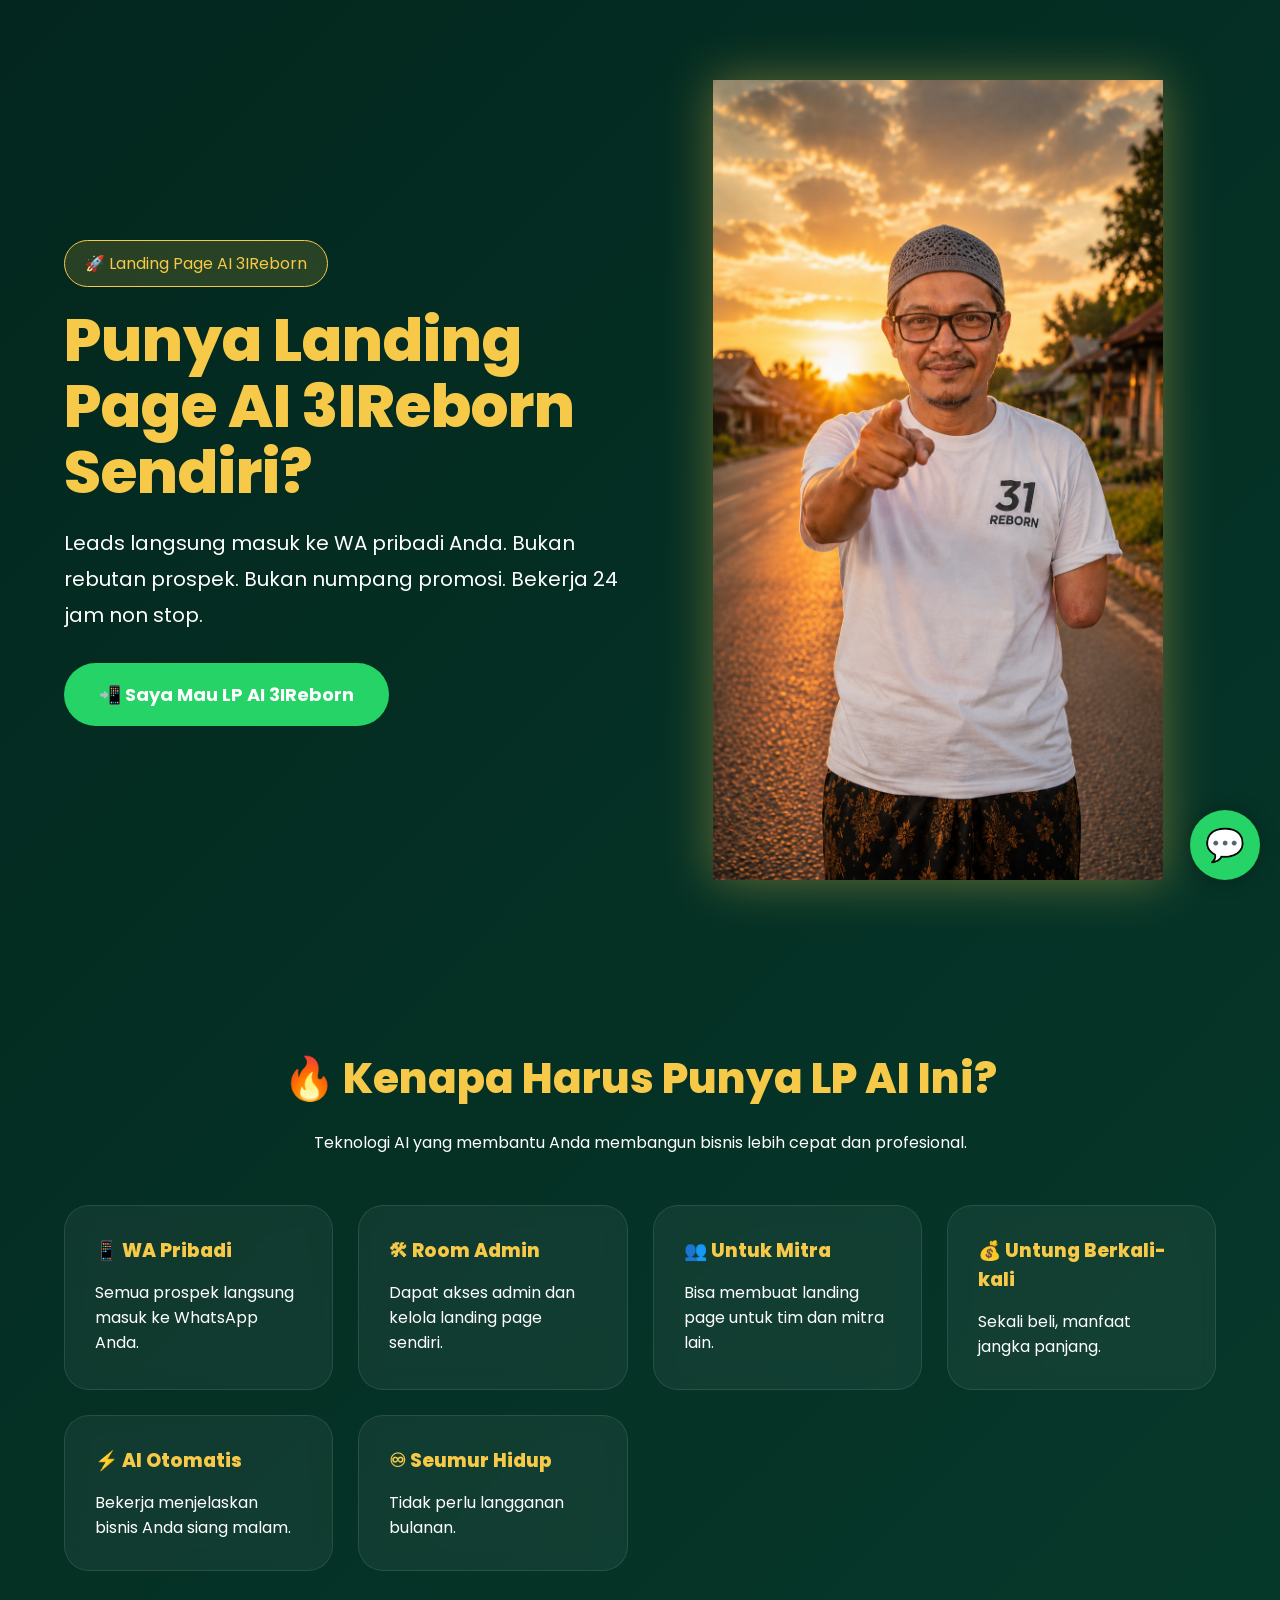
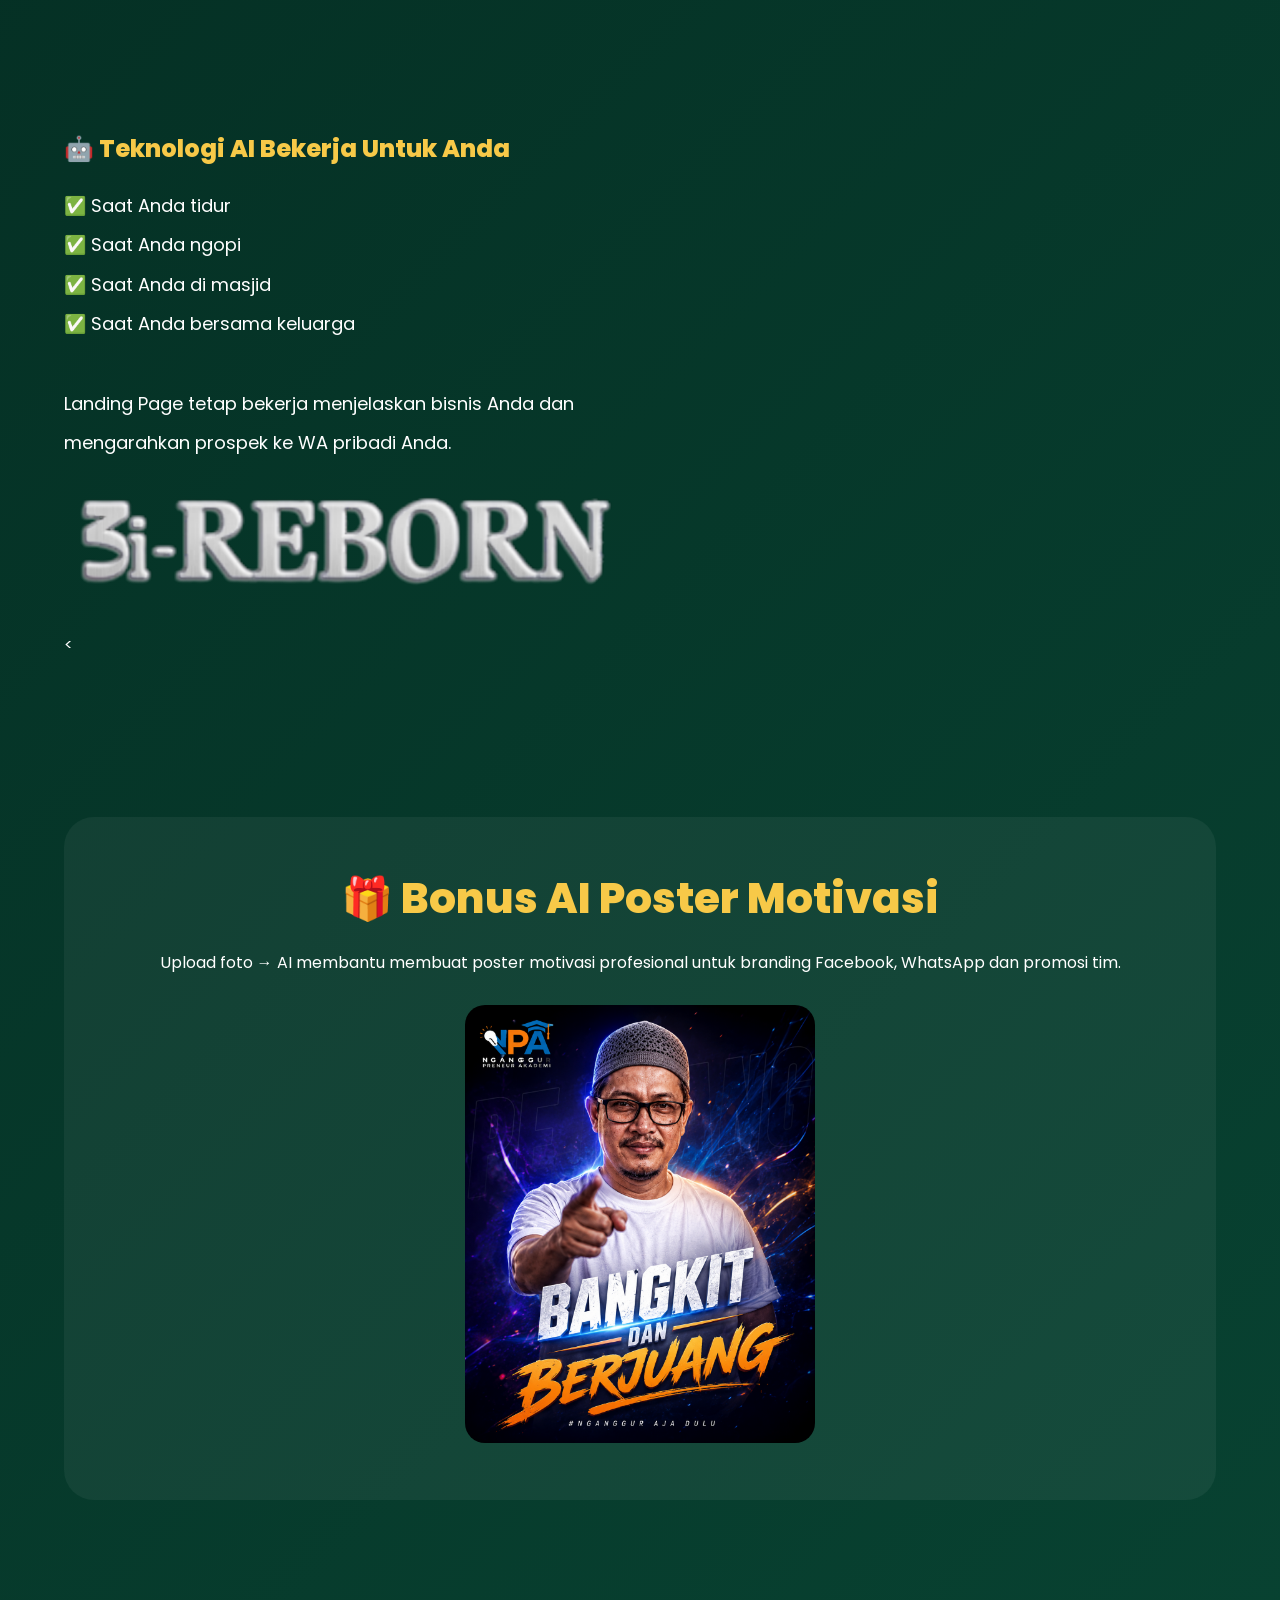
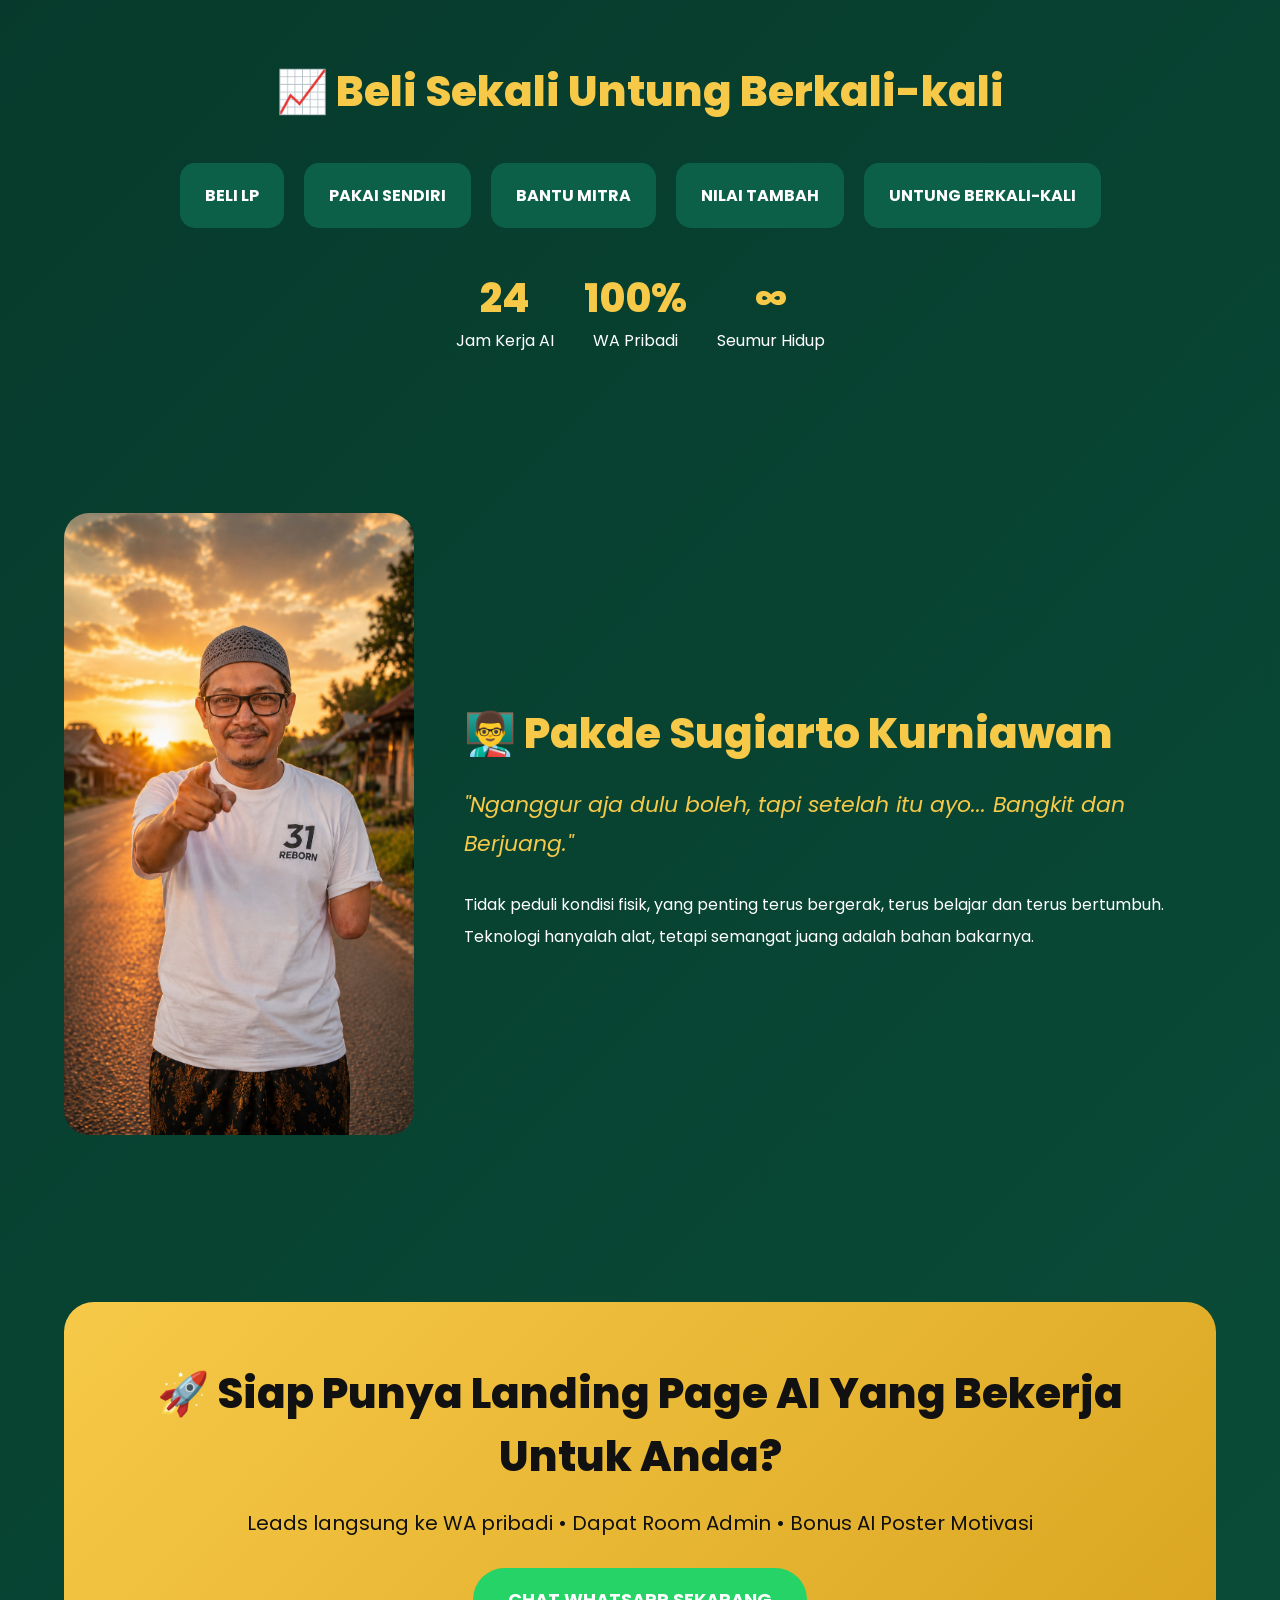
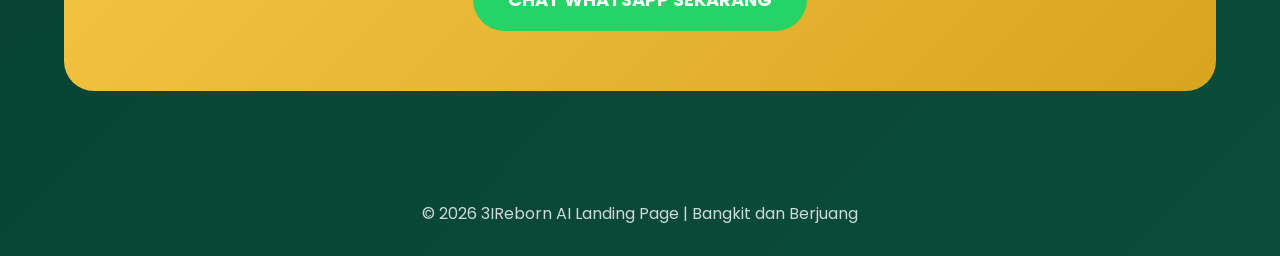
==== index.html @ 7ac28e0f "Update index.html" ====
<!DOCTYPE html><html lang="id">
<head>
<meta charset="UTF-8">
<meta name="viewport" content="width=device-width, initial-scale=1.0"><title>Landing Page AI 3IReborn | Pakde Sugiarto</title><link href="https://fonts.googleapis.com/css2?family=Poppins:wght@300;400;500;600;700;800&display=swap" rel="stylesheet"><style>

:root{
--gold:#f7c948;
--green:#053b2d;
--green2:#0b5d45;
--white:#ffffff;
}

*{
margin:0;
padding:0;
box-sizing:border-box;
font-family:'Poppins',sans-serif;
}

html{
scroll-behavior:smooth;
}

body{
background:linear-gradient(135deg,#03271e,#0a4d39);
color:white;
overflow-x:hidden;
}

.container{
width:90%;
max-width:1200px;
margin:auto;
}

section{
padding:80px 0;
}

h1,h2,h3{
font-weight:800;
}

.hero{
min-height:100vh;
display:flex;
align-items:center;
}

.hero-content{
display:grid;
grid-template-columns:1fr 1fr;
gap:40px;
align-items:center;
}

.badge{
display:inline-block;
background:rgba(247,201,72,.15);
border:1px solid var(--gold);
padding:10px 20px;
border-radius:50px;
color:var(--gold);
margin-bottom:20px;
}

.hero h1{
font-size:60px;
line-height:1.1;
color:var(--gold);
margin-bottom:20px;
}

.hero p{
font-size:20px;
line-height:1.8;
}

.hero-img{
text-align:center;
}

.hero-img img{
max-width:450px;
width:100%;
filter:drop-shadow(0 0 25px rgba(247,201,72,.4));
}

.btn{
display:inline-block;
margin-top:30px;
padding:18px 35px;
background:#25D366;
color:white;
text-decoration:none;
border-radius:60px;
font-weight:700;
font-size:18px;
transition:.3s;
}

.btn:hover{
transform:translateY(-4px);
}

.section-title{
text-align:center;
font-size:42px;
margin-bottom:20px;
color:var(--gold);
}

.section-sub{
text-align:center;
max-width:800px;
margin:auto;
margin-bottom:50px;
}

.grid{
display:grid;
grid-template-columns:repeat(auto-fit,minmax(250px,1fr));
gap:25px;
}

.card{
background:rgba(255,255,255,.05);
backdrop-filter:blur(10px);
padding:30px;
border-radius:25px;
border:1px solid rgba(255,255,255,.1);
transition:.3s;
}

.card:hover{
transform:translateY(-8px);
}

.card h3{
margin-bottom:15px;
color:var(--gold);
}

.ai-box{
display:grid;
grid-template-columns:1fr 1fr;
gap:40px;
align-items:center;
}

.ai-image img{
width:100%;
border-radius:25px;
}

.list{
line-height:2.2;
font-size:18px;
}

.bonus{
background:rgba(255,255,255,.05);
border-radius:30px;
padding:50px;
text-align:center;
}

.bonus img{
max-width:350px;
width:100%;
border-radius:20px;
margin-top:30px;
}

.flow{
display:flex;
justify-content:center;
flex-wrap:wrap;
gap:20px;
margin-top:40px;
}

.flow-box{
background:#0d6048;
padding:20px 25px;
border-radius:15px;
font-weight:700;
}

.profile{
display:grid;
grid-template-columns:350px 1fr;
gap:50px;
align-items:center;
}

.profile img{
width:100%;
border-radius:25px;
}

.quote{
font-size:22px;
font-style:italic;
color:var(--gold);
line-height:1.8;
}

.cta{
text-align:center;
background:linear-gradient(135deg,#f7c948,#d9a520);
color:#111;
border-radius:30px;
padding:60px;
}

.cta h2{
font-size:42px;
margin-bottom:20px;
}

.cta p{
font-size:20px;
}

.footer{
padding:30px;
text-align:center;
opacity:.8;
}

.floating-wa{
position:fixed;
right:20px;
bottom:20px;
width:70px;
height:70px;
background:#25D366;
border-radius:50%;
display:flex;
justify-content:center;
align-items:center;
font-size:32px;
text-decoration:none;
color:white;
box-shadow:0 0 20px rgba(0,0,0,.3);
z-index:999;
}

.counter{
display:flex;
justify-content:center;
gap:30px;
margin-top:40px;
}

.counter-box{
text-align:center;
}

.counter-box h3{
font-size:40px;
color:var(--gold);
}

@media(max-width:900px){

.hero-content,
.ai-box,
.profile{
grid-template-columns:1fr;
}

.hero{
padding-top:50px;
}

.hero h1{
font-size:42px;
}

.section-title{
font-size:32px;
}

.cta h2{
font-size:30px;
}

}

</style></head><body><a class="floating-wa"
href="https://wa.me/6282240001731"
target="_blank">
💬
</a>

<section class="hero">
<div class="container"><div class="hero-content"><div><div class="badge">
🚀 Landing Page AI 3IReborn
</div><h1>
Punya Landing Page AI
3IReborn Sendiri?
</h1><p>
Leads langsung masuk ke WA pribadi Anda.
Bukan rebutan prospek.
Bukan numpang promosi.
Bekerja 24 jam non stop.
</p><a href="https://wa.me/6282240001731" class="btn">
📲 Saya Mau LP AI 3IReborn
</a></div><div class="hero-img">
<img src="pakde.png" alt="Pakde Sugiarto">
</div></div></div>
</section><section><div class="container"><h2 class="section-title">
🔥 Kenapa Harus Punya LP AI Ini?
</h2><p class="section-sub">
Teknologi AI yang membantu Anda membangun bisnis lebih cepat dan profesional.
</p><div class="grid"><div class="card">
<h3>📱 WA Pribadi</h3>
<p>Semua prospek langsung masuk ke WhatsApp Anda.</p>
</div><div class="card">
<h3>🛠 Room Admin</h3>
<p>Dapat akses admin dan kelola landing page sendiri.</p>
</div><div class="card">
<h3>👥 Untuk Mitra</h3>
<p>Bisa membuat landing page untuk tim dan mitra lain.</p>
</div><div class="card">
<h3>💰 Untung Berkali-kali</h3>
<p>Sekali beli, manfaat jangka panjang.</p>
</div><div class="card">
<h3>⚡ AI Otomatis</h3>
<p>Bekerja menjelaskan bisnis Anda siang malam.</p>
</div><div class="card">
<h3>♾ Seumur Hidup</h3>
<p>Tidak perlu langganan bulanan.</p>
</div></div></div></section><section><div class="container"><div class="ai-box"><div><h2 style="color:#f7c948;margin-bottom:20px;">
🤖 Teknologi AI Bekerja Untuk Anda
</h2><div class="list">
✅ Saat Anda tidur<br>
✅ Saat Anda ngopi<br>
✅ Saat Anda di masjid<br>
✅ Saat Anda bersama keluarga<br><br>Landing Page tetap bekerja menjelaskan bisnis Anda dan mengarahkan prospek ke WA pribadi Anda.

<div class="ai-image">
<img src="logo.png" alt="Logo 3IReborn"
</div>
</div></div><</section><section><div class="container"><div class="bonus"><h2 class="section-title">
🎁 Bonus AI Poster Motivasi
</h2><p>
Upload foto → AI membantu membuat poster motivasi profesional untuk branding Facebook, WhatsApp dan promosi tim.
</p><img src="bangkit-berjuang.png"></section><section><div class="container"><h2 class="section-title">
📈 Beli Sekali Untung Berkali-kali
</h2><div class="flow"><div class="flow-box">BELI LP</div>
<div class="flow-box">PAKAI SENDIRI</div>
<div class="flow-box">BANTU MITRA</div>
<div class="flow-box">NILAI TAMBAH</div>
<div class="flow-box">UNTUNG BERKALI-KALI</div></div><div class="counter"><div class="counter-box">
<h3>24</h3>
<p>Jam Kerja AI</p>
</div><div class="counter-box">
<h3>100%</h3>
<p>WA Pribadi</p>
</div><div class="counter-box">
<h3>∞</h3>
<p>Seumur Hidup</p>
</div></div></div></section><section><div class="container"><div class="profile"><div>
<img src="pakde.png">
</div><div><h2 class="section-title" style="text-align:left;">
👨‍🏫 Pakde Sugiarto Kurniawan
</h2><p class="quote">
"Nganggur aja dulu boleh,
tapi setelah itu ayo...
Bangkit dan Berjuang."
</p><br><p style="line-height:2;">
Tidak peduli kondisi fisik, yang penting terus bergerak,
terus belajar dan terus bertumbuh.
Teknologi hanyalah alat,
tetapi semangat juang adalah bahan bakarnya.
</p></div></div></div></section><section><div class="container"><div class="cta"><h2>
🚀 Siap Punya Landing Page AI Yang Bekerja Untuk Anda?
</h2><p>
Leads langsung ke WA pribadi • Dapat Room Admin • Bonus AI Poster Motivasi
</p><a  href="https://wa.me/6282240001731?text=Halo%20Pakde%20🙏%0A%0ASaya%20tertarik%20memiliki%20Landing%20Page%20AI%203IReborn.%0A%0AMohon%20info%20lengkapnya." class="btn">
CHAT WHATSAPP SEKARANG
</a></div></div></section><div class="footer">
© 2026 3IReborn AI Landing Page | Bangkit dan Berjuang
</div></body>
</html>
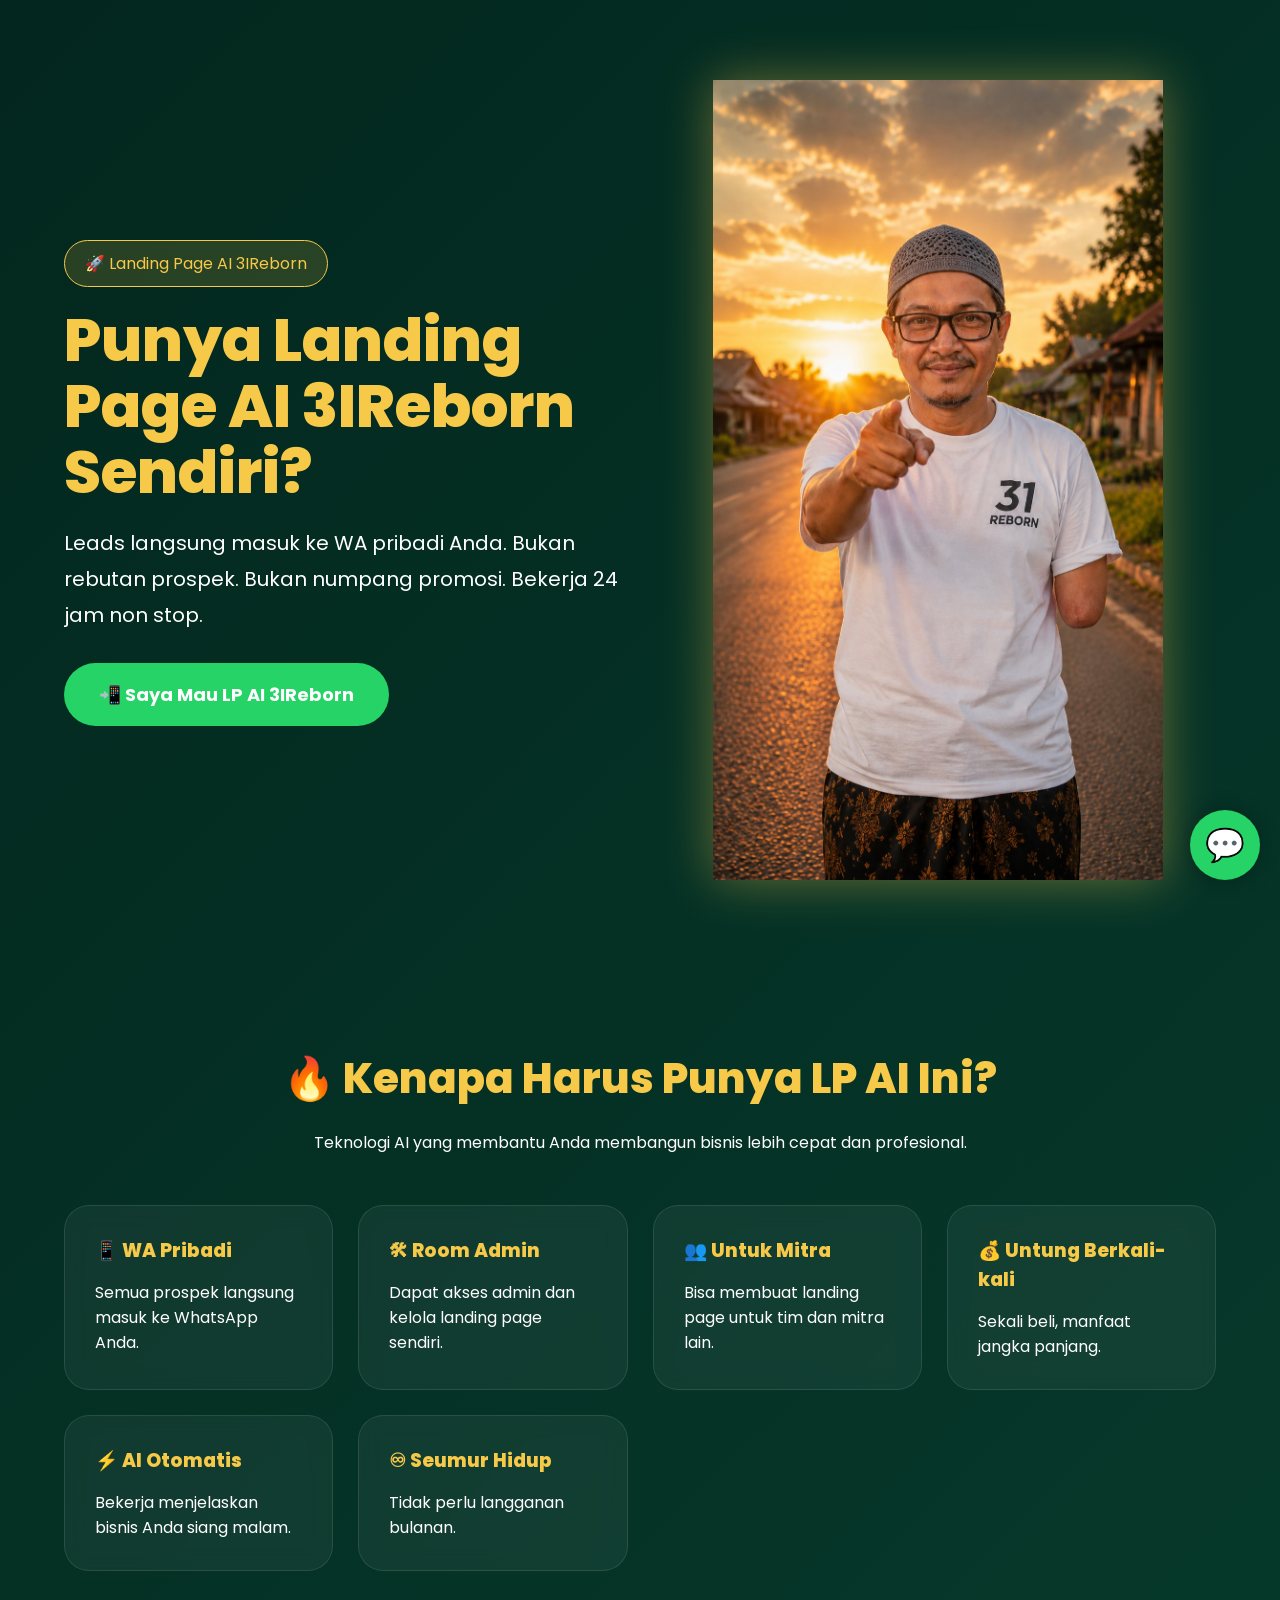
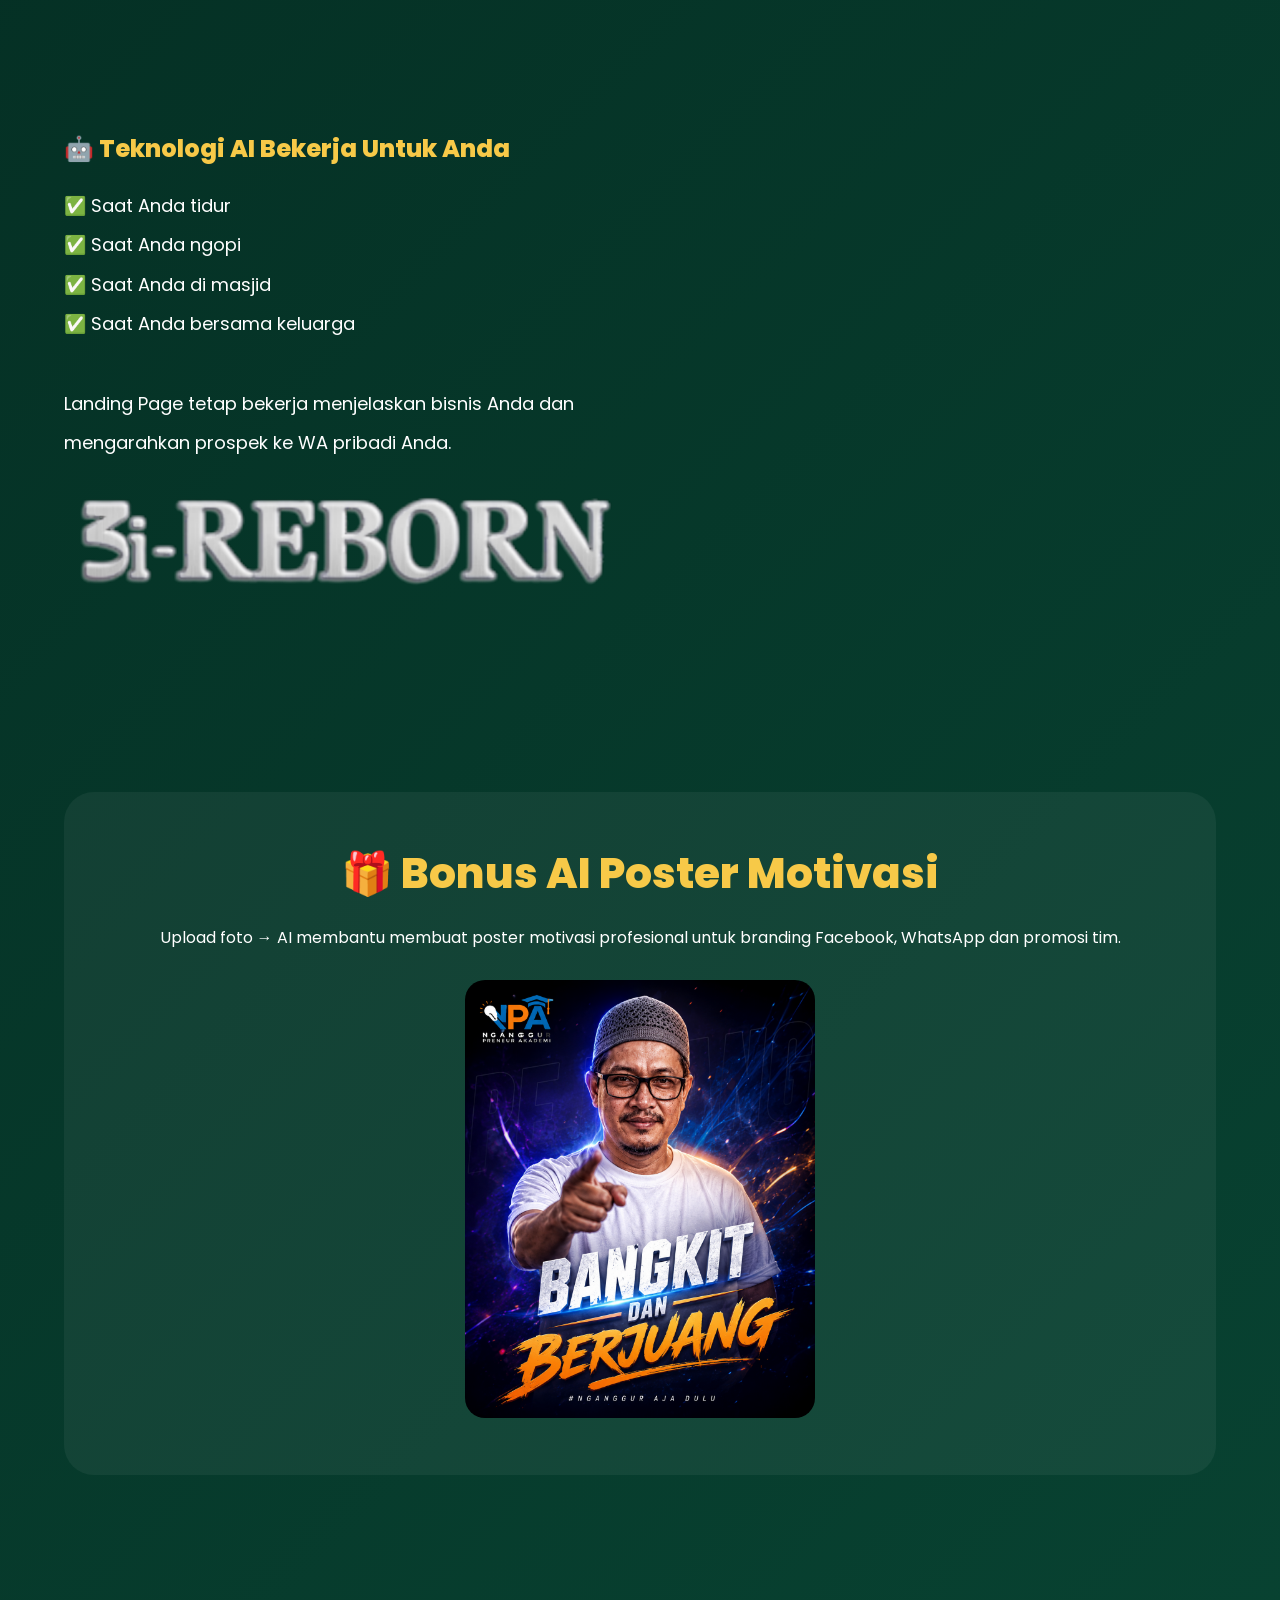
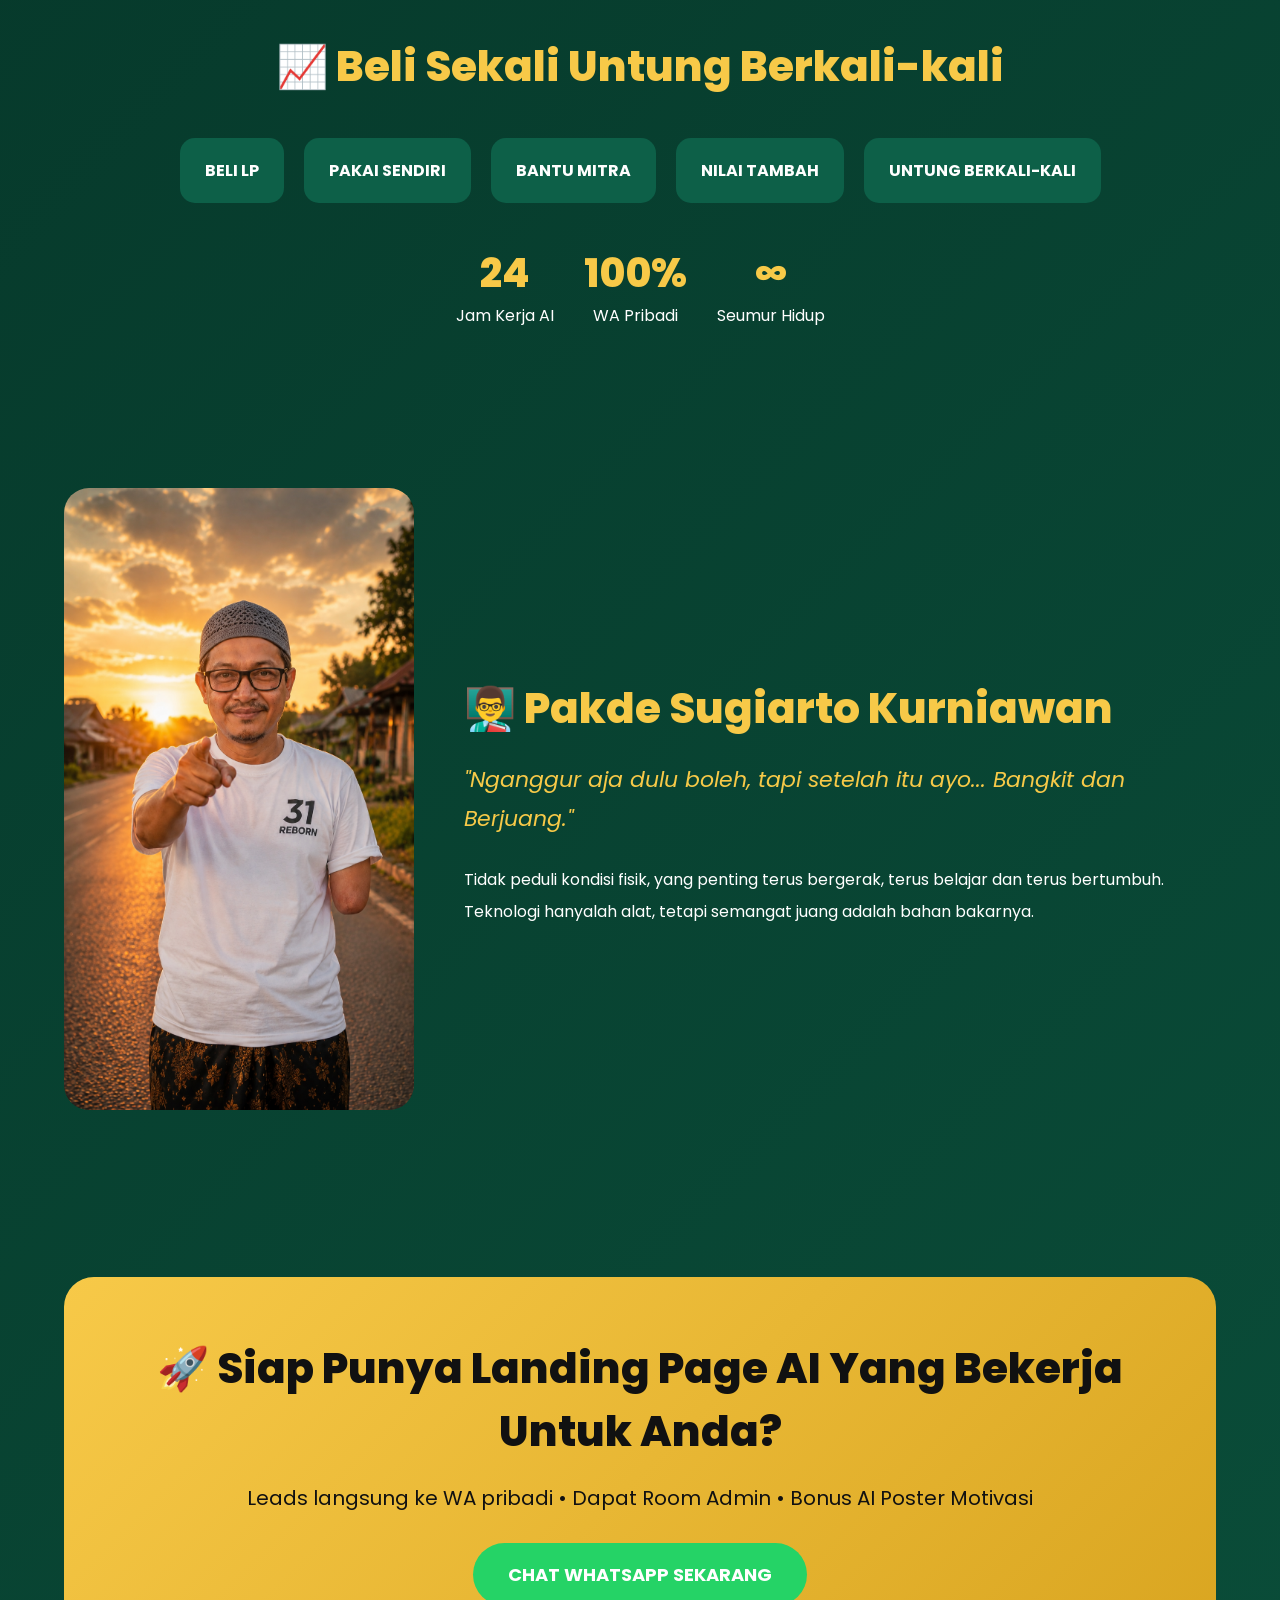
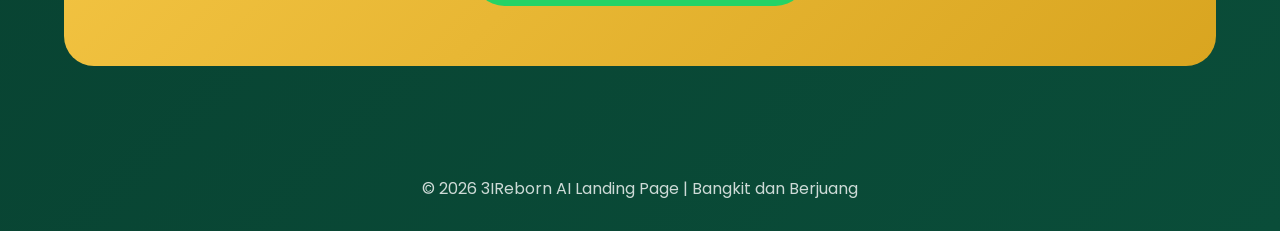
==== commit ddb5bcd3: "Update index.html" ====
--- a/index.html
+++ b/index.html
@@ -344,7 +344,7 @@
 <div class="ai-image">
 <img src="logo.png" alt="Logo 3IReborn"
 </div>
-</div></div><</section><section><div class="container"><div class="bonus"><h2 class="section-title">
+</div></div></section><section><div class="container"><div class="bonus"><h2 class="section-title">
 🎁 Bonus AI Poster Motivasi
 </h2><p>
 Upload foto → AI membantu membuat poster motivasi profesional untuk branding Facebook, WhatsApp dan promosi tim.
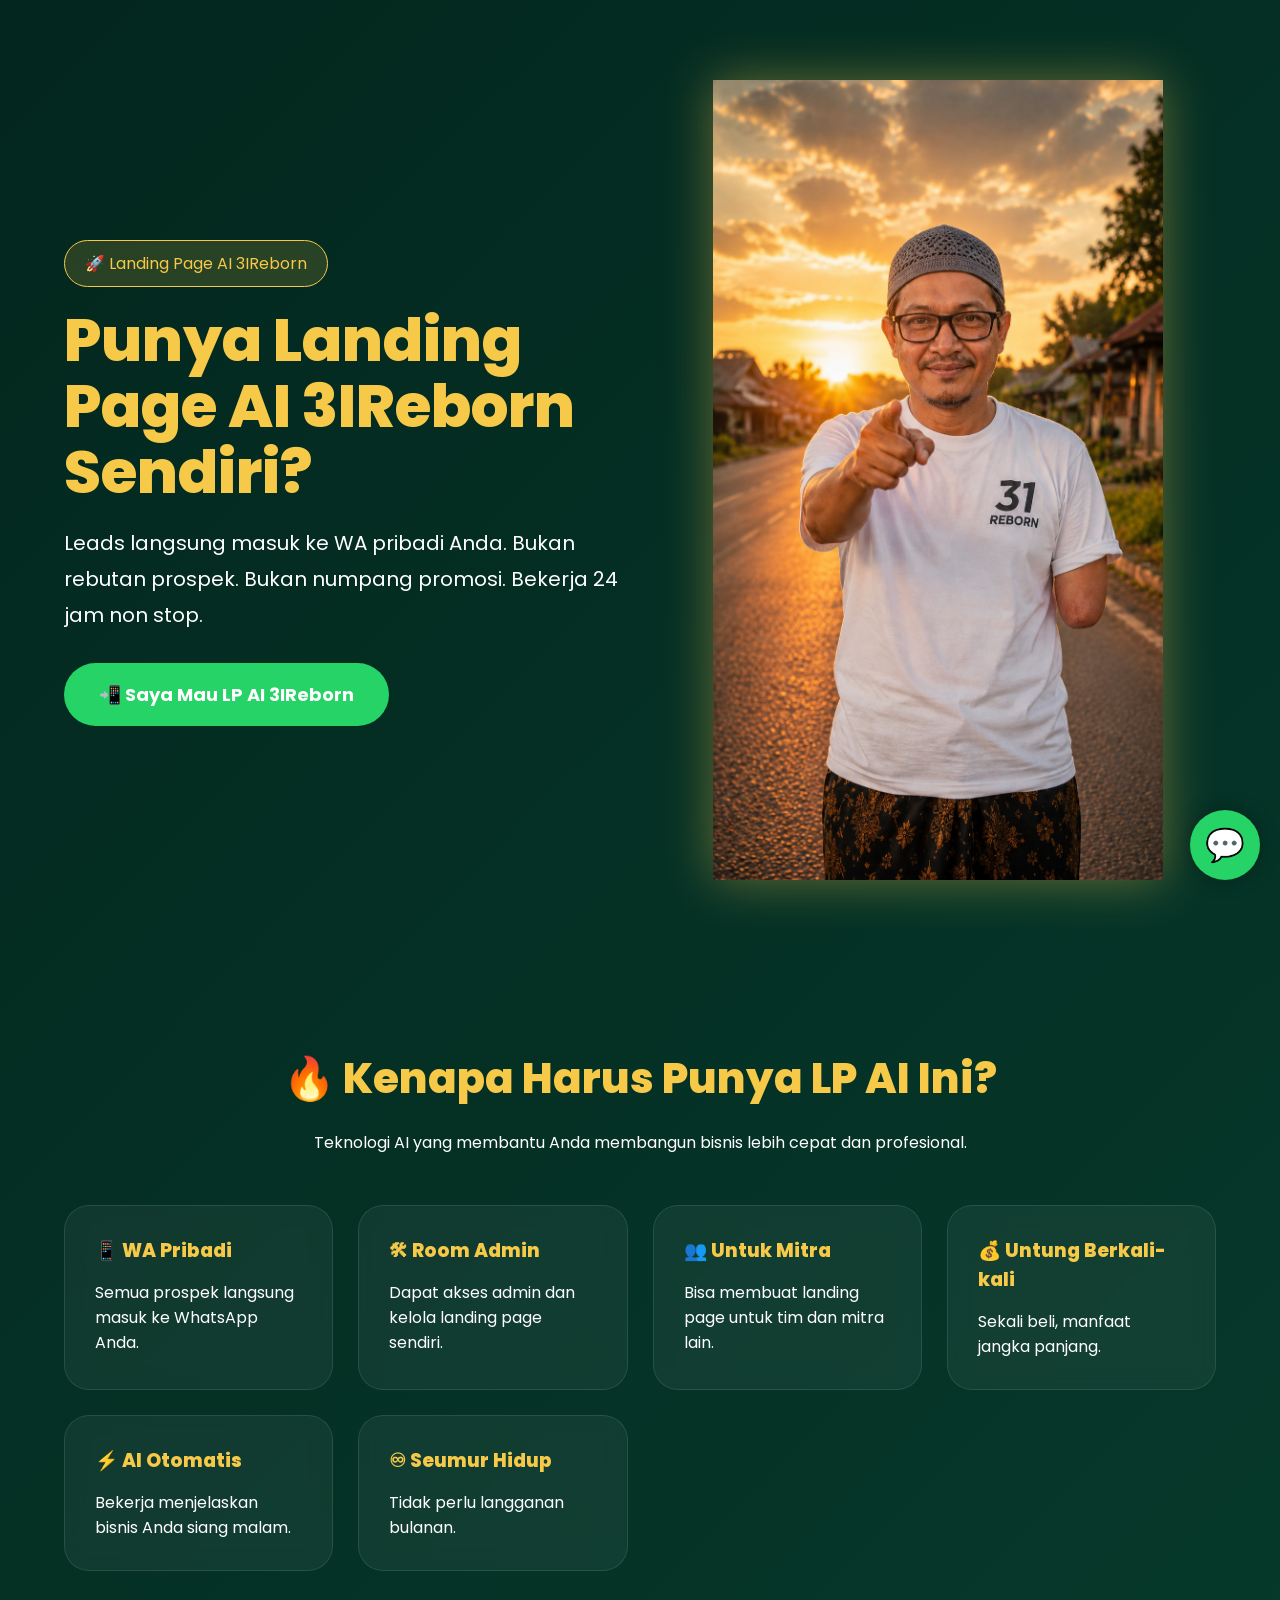
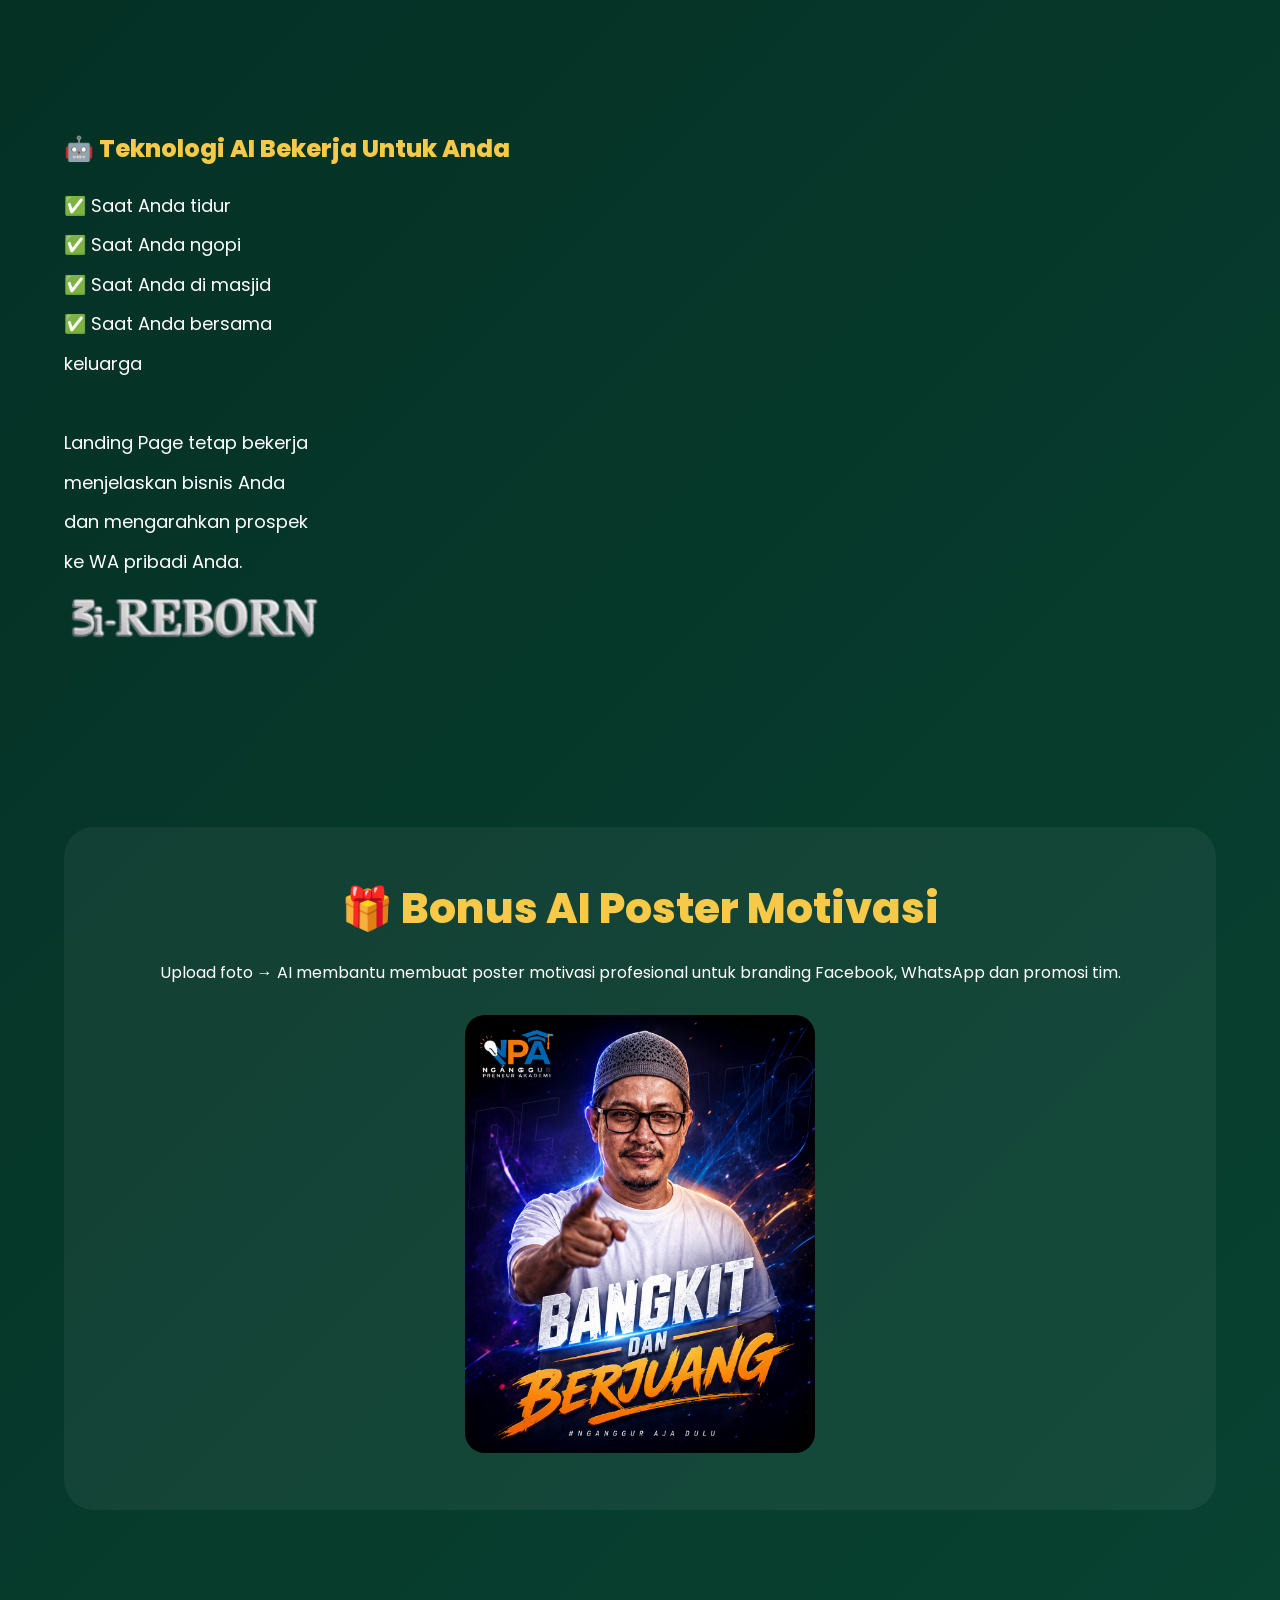
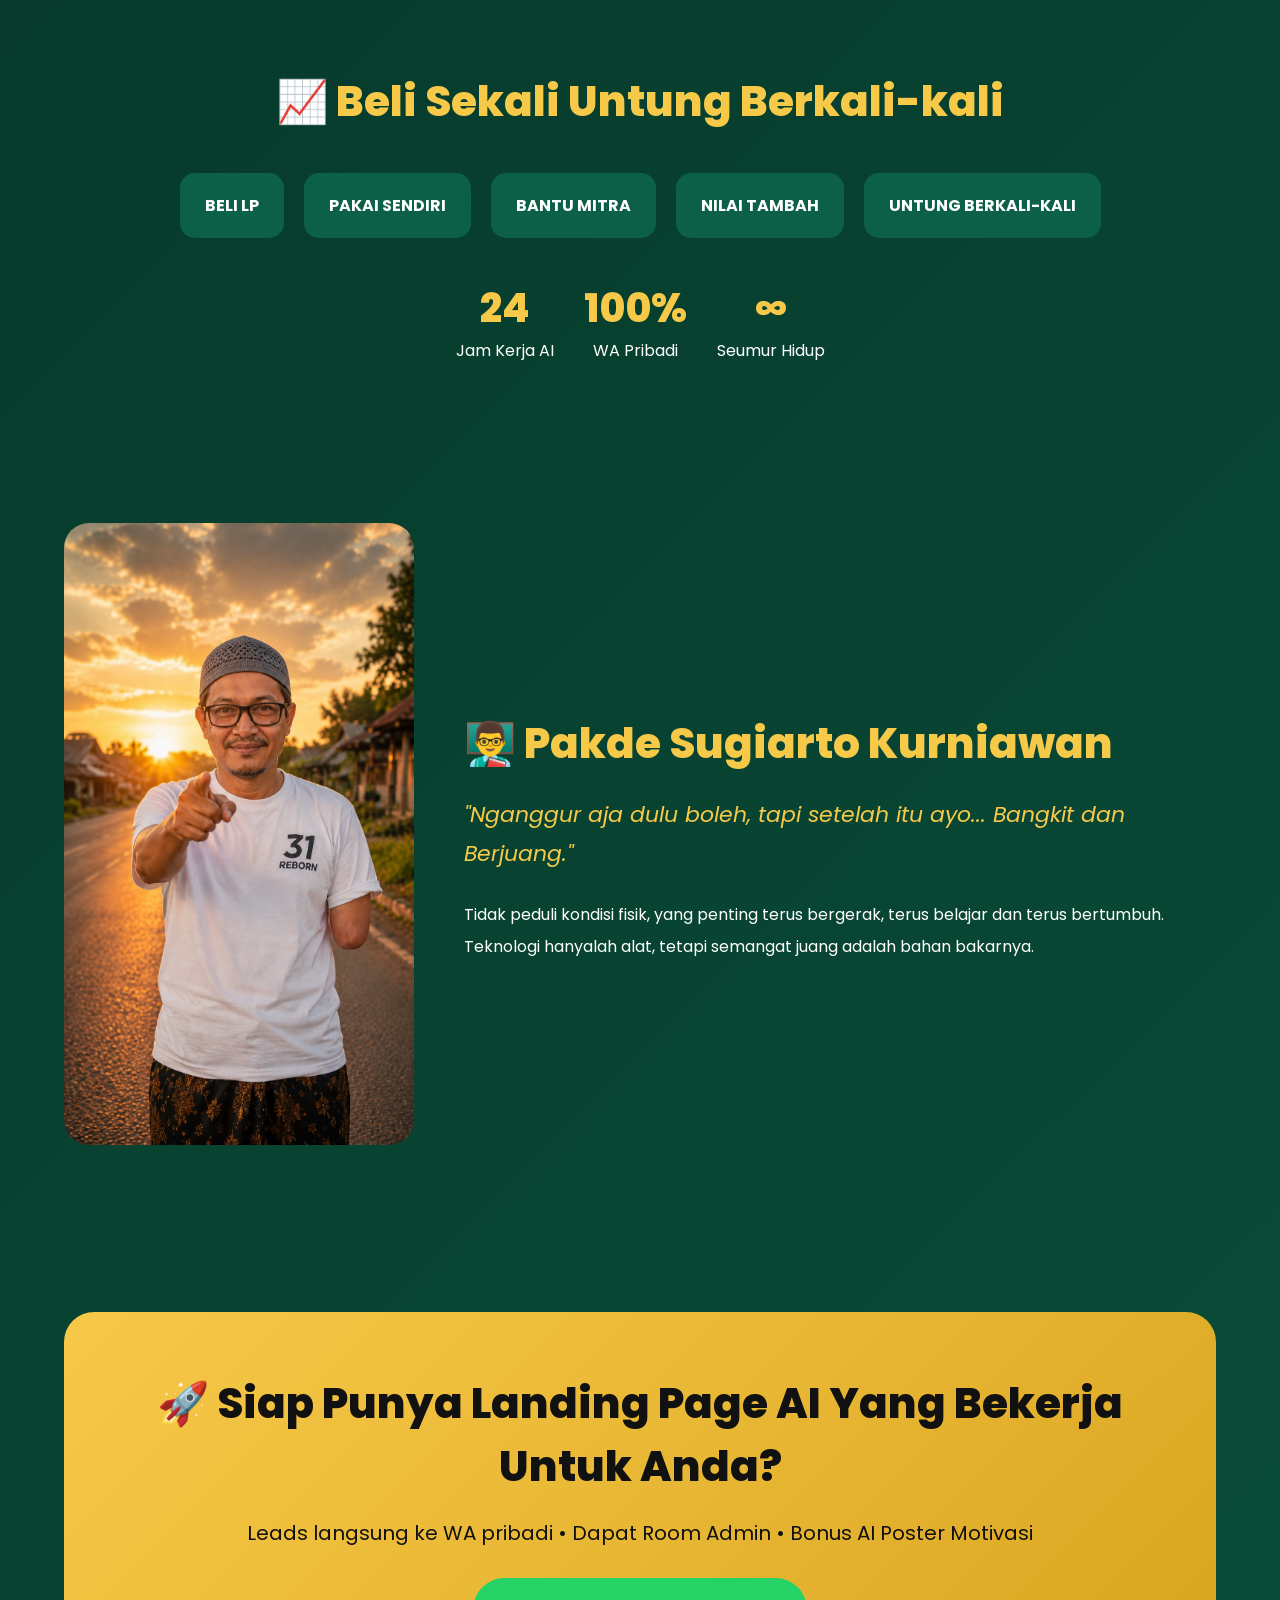
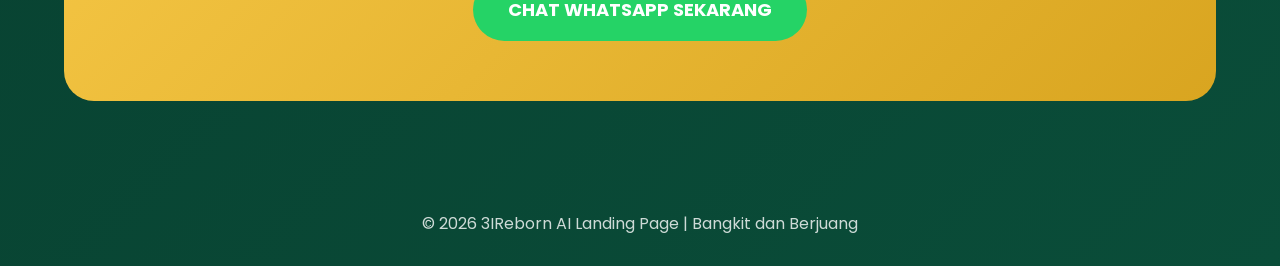
==== commit cb2aedc2: "Update index.html" ====
--- a/index.html
+++ b/index.html
@@ -335,7 +335,9 @@
 <p>Tidak perlu langganan bulanan.</p>
 </div></div></div></section><section><div class="container"><div class="ai-box"><div><h2 style="color:#f7c948;margin-bottom:20px;">
 🤖 Teknologi AI Bekerja Untuk Anda
-</h2><div class="list">
+</h2><div class="ai-box">
+
+<div class="list">
 ✅ Saat Anda tidur<br>
 ✅ Saat Anda ngopi<br>
 ✅ Saat Anda di masjid<br>
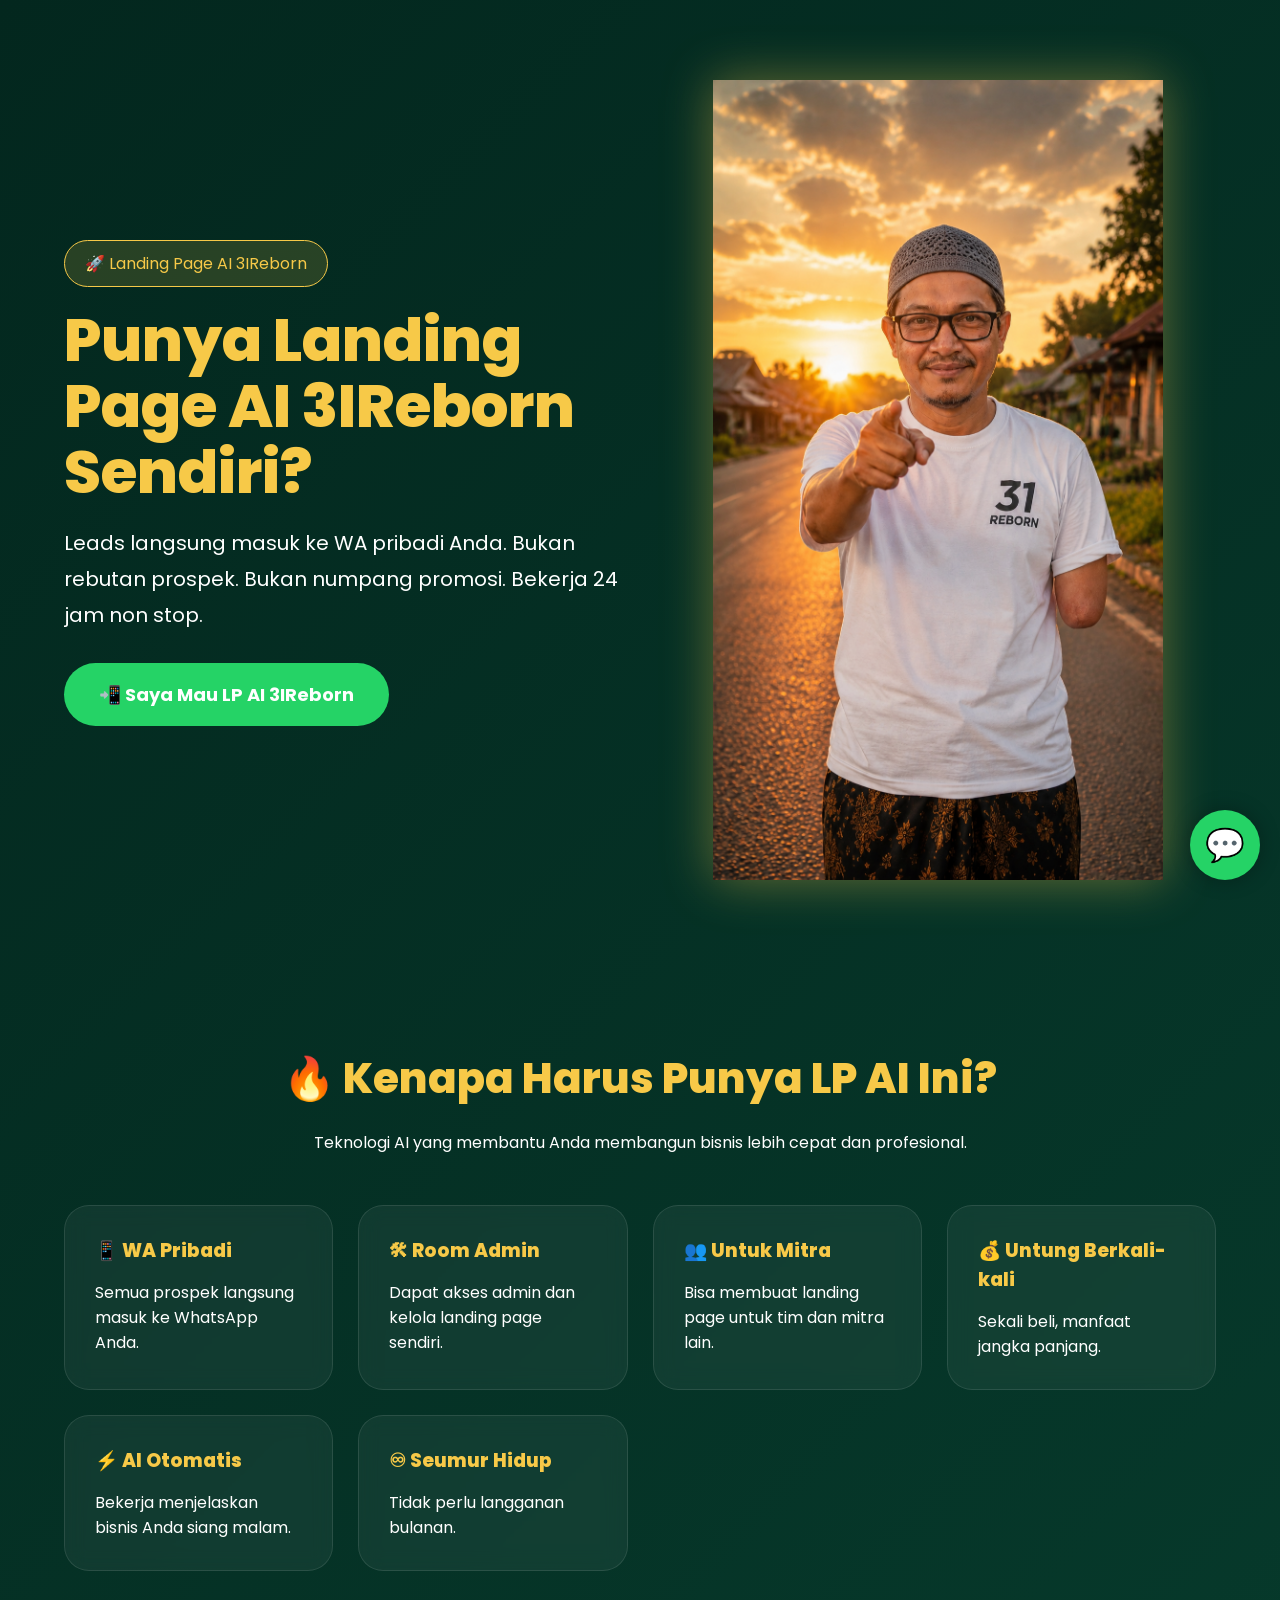
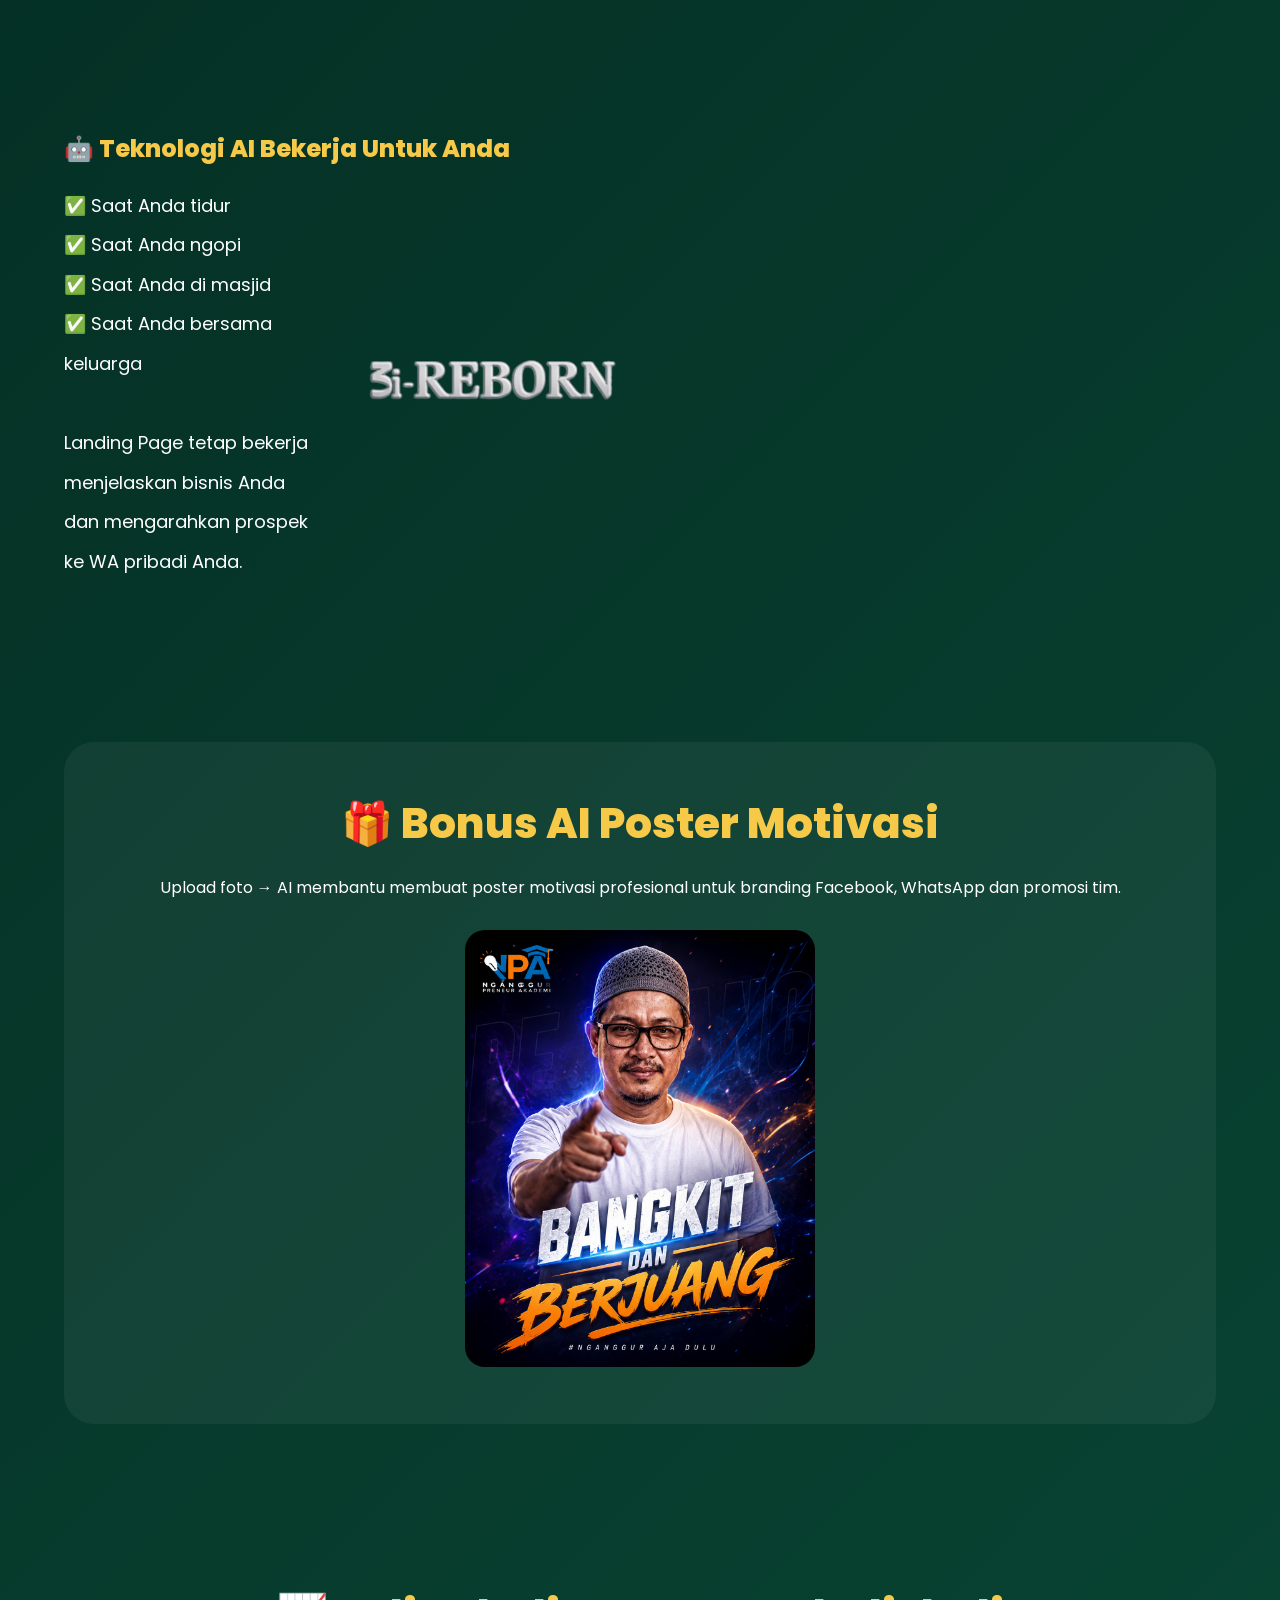
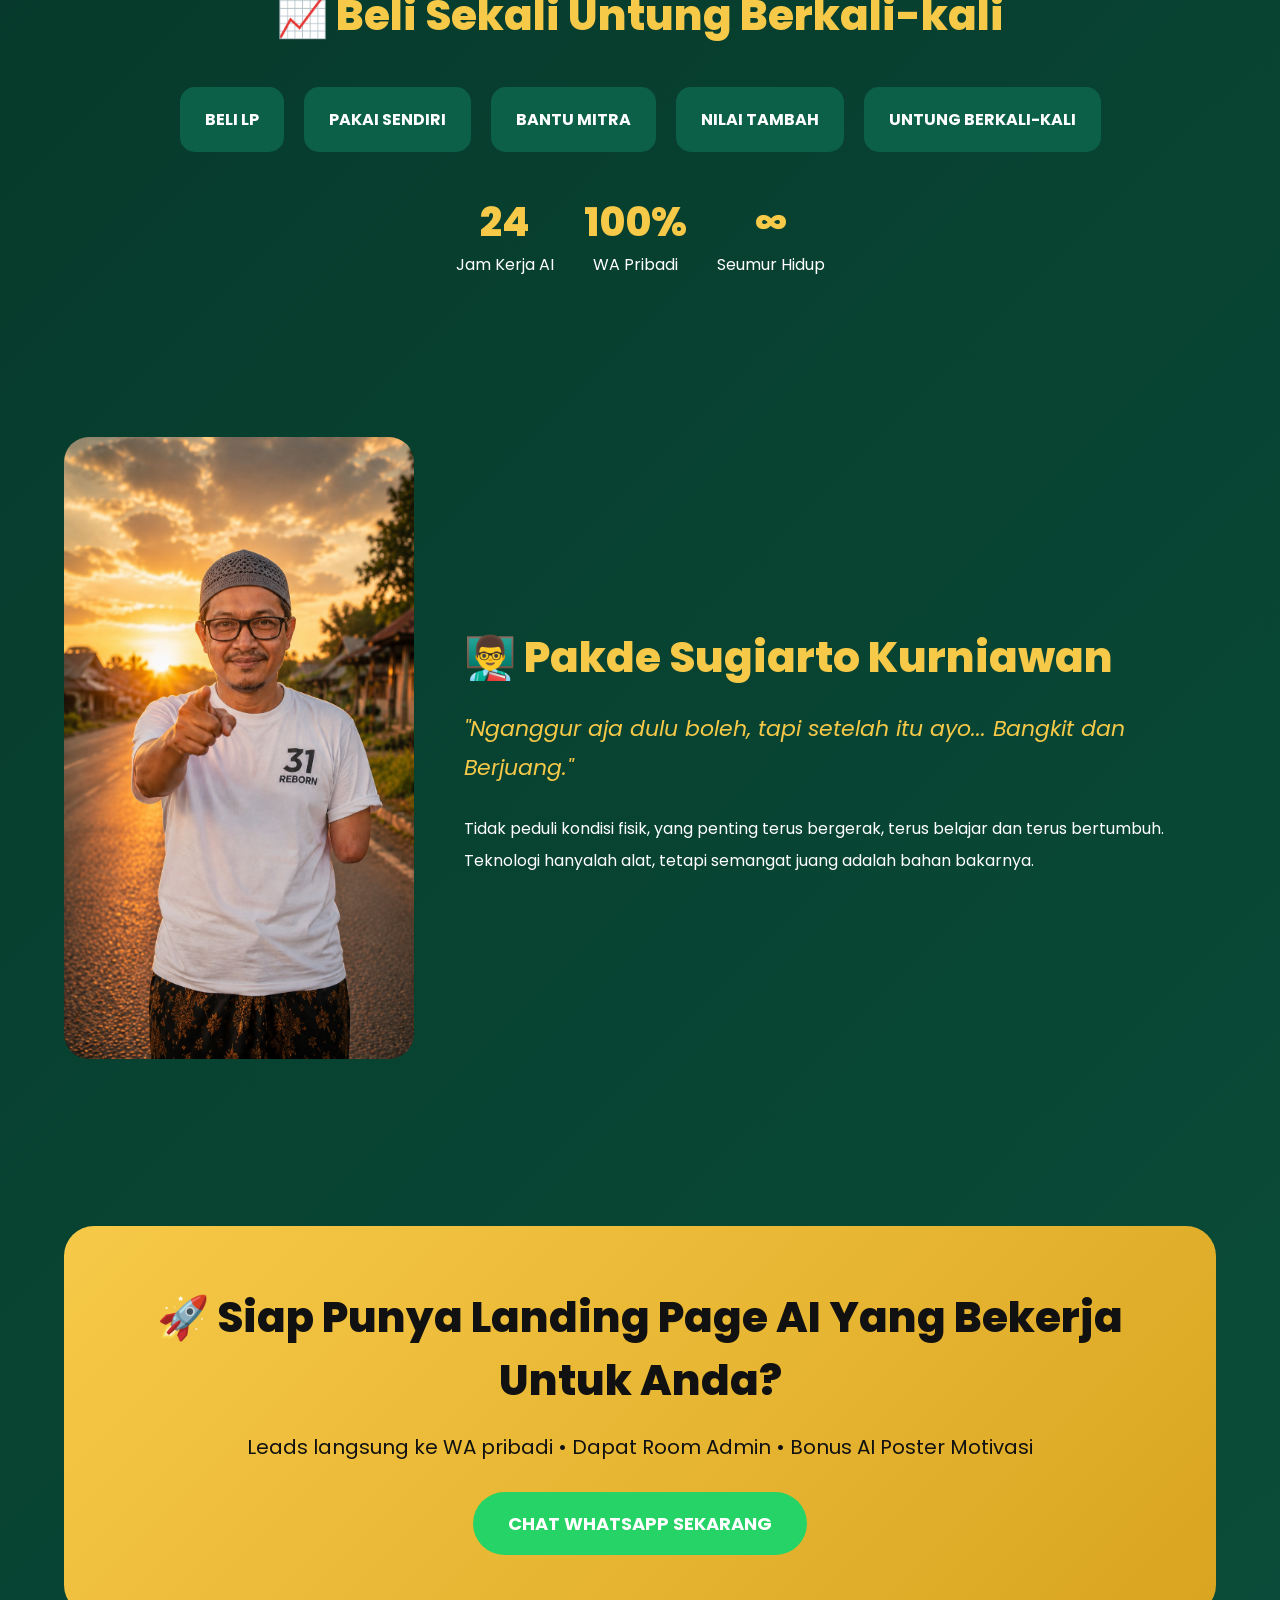
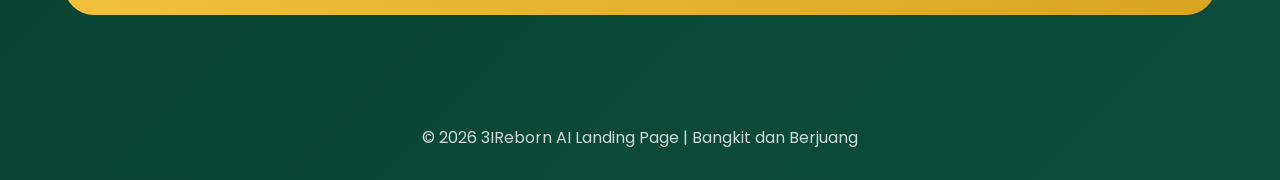
==== commit e63f7c23: "Update index.html" ====
--- a/index.html
+++ b/index.html
@@ -342,10 +342,12 @@
 ✅ Saat Anda ngopi<br>
 ✅ Saat Anda di masjid<br>
 ✅ Saat Anda bersama keluarga<br><br>Landing Page tetap bekerja menjelaskan bisnis Anda dan mengarahkan prospek ke WA pribadi Anda.
-
+</div>
 <div class="ai-image">
 <img src="logo.png" alt="Logo 3IReborn"
 </div>
+  </div>
+</section>
 </div></div></section><section><div class="container"><div class="bonus"><h2 class="section-title">
 🎁 Bonus AI Poster Motivasi
 </h2><p>
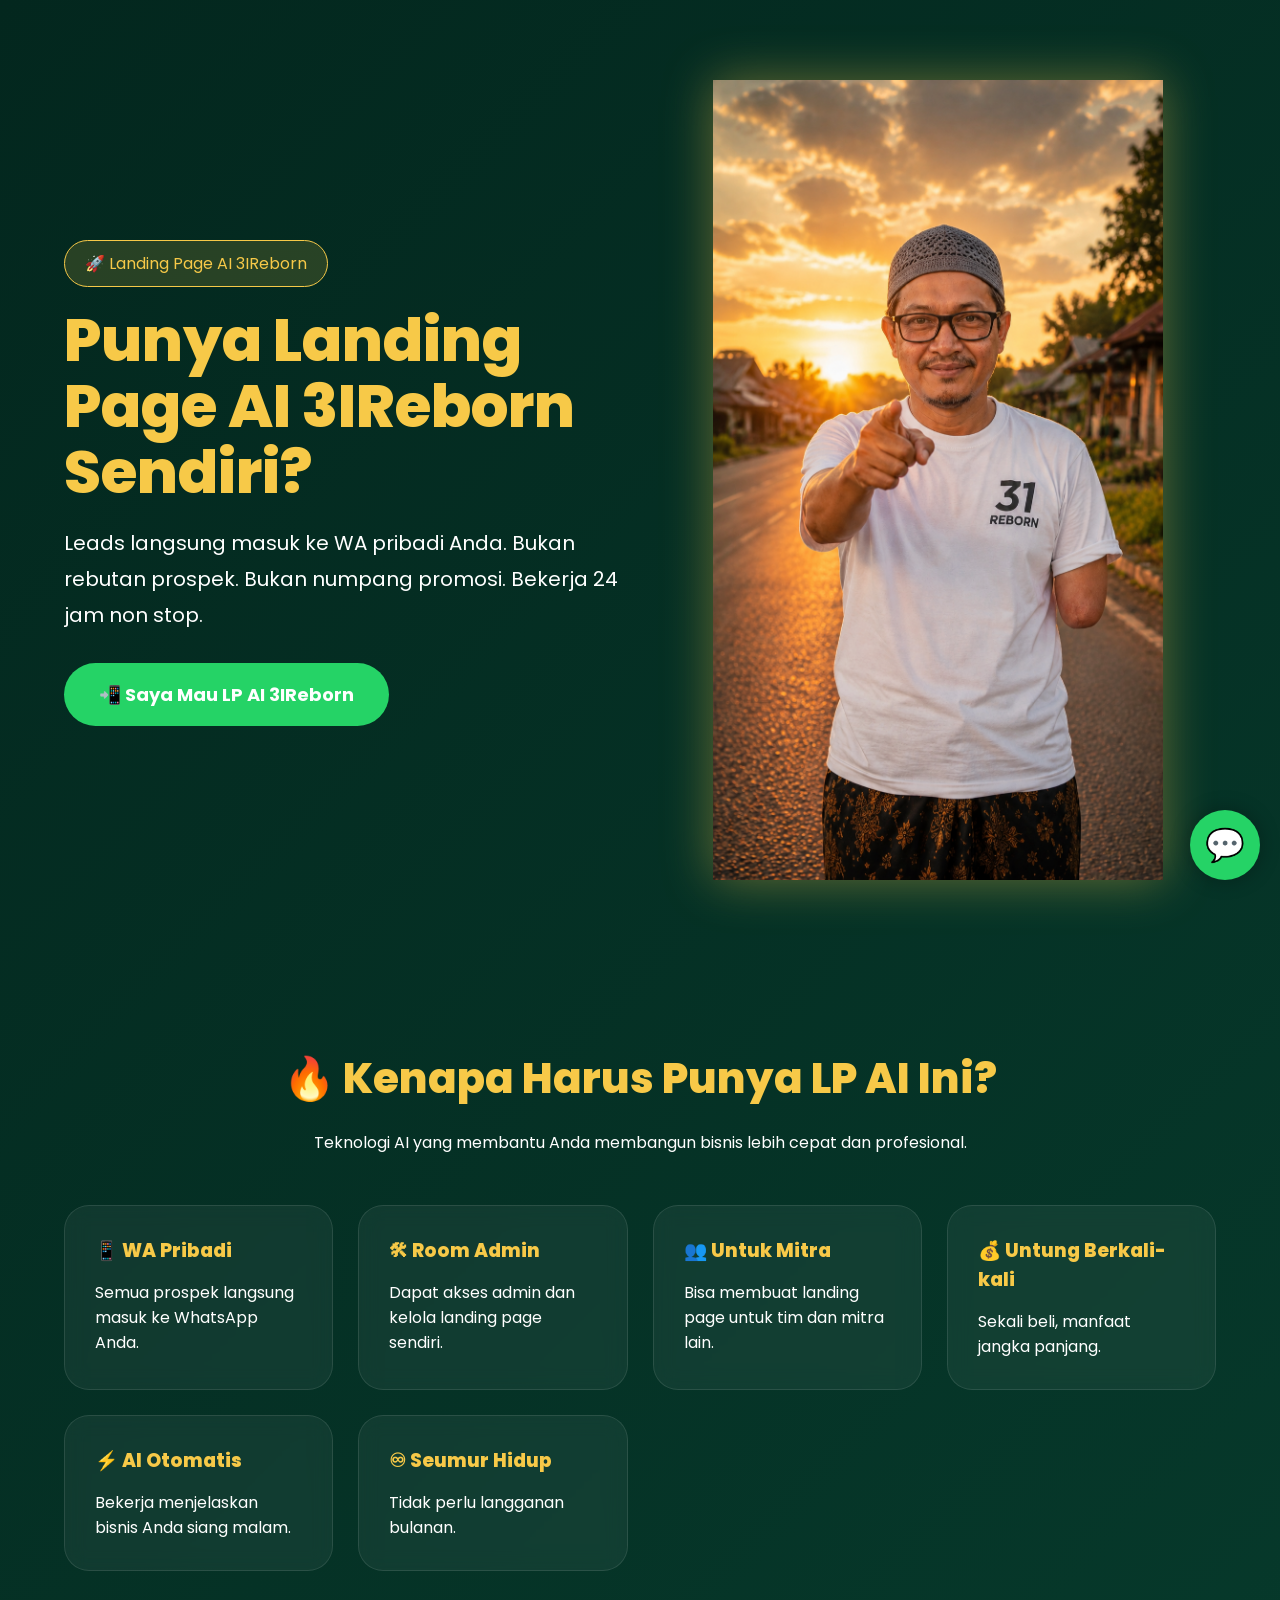
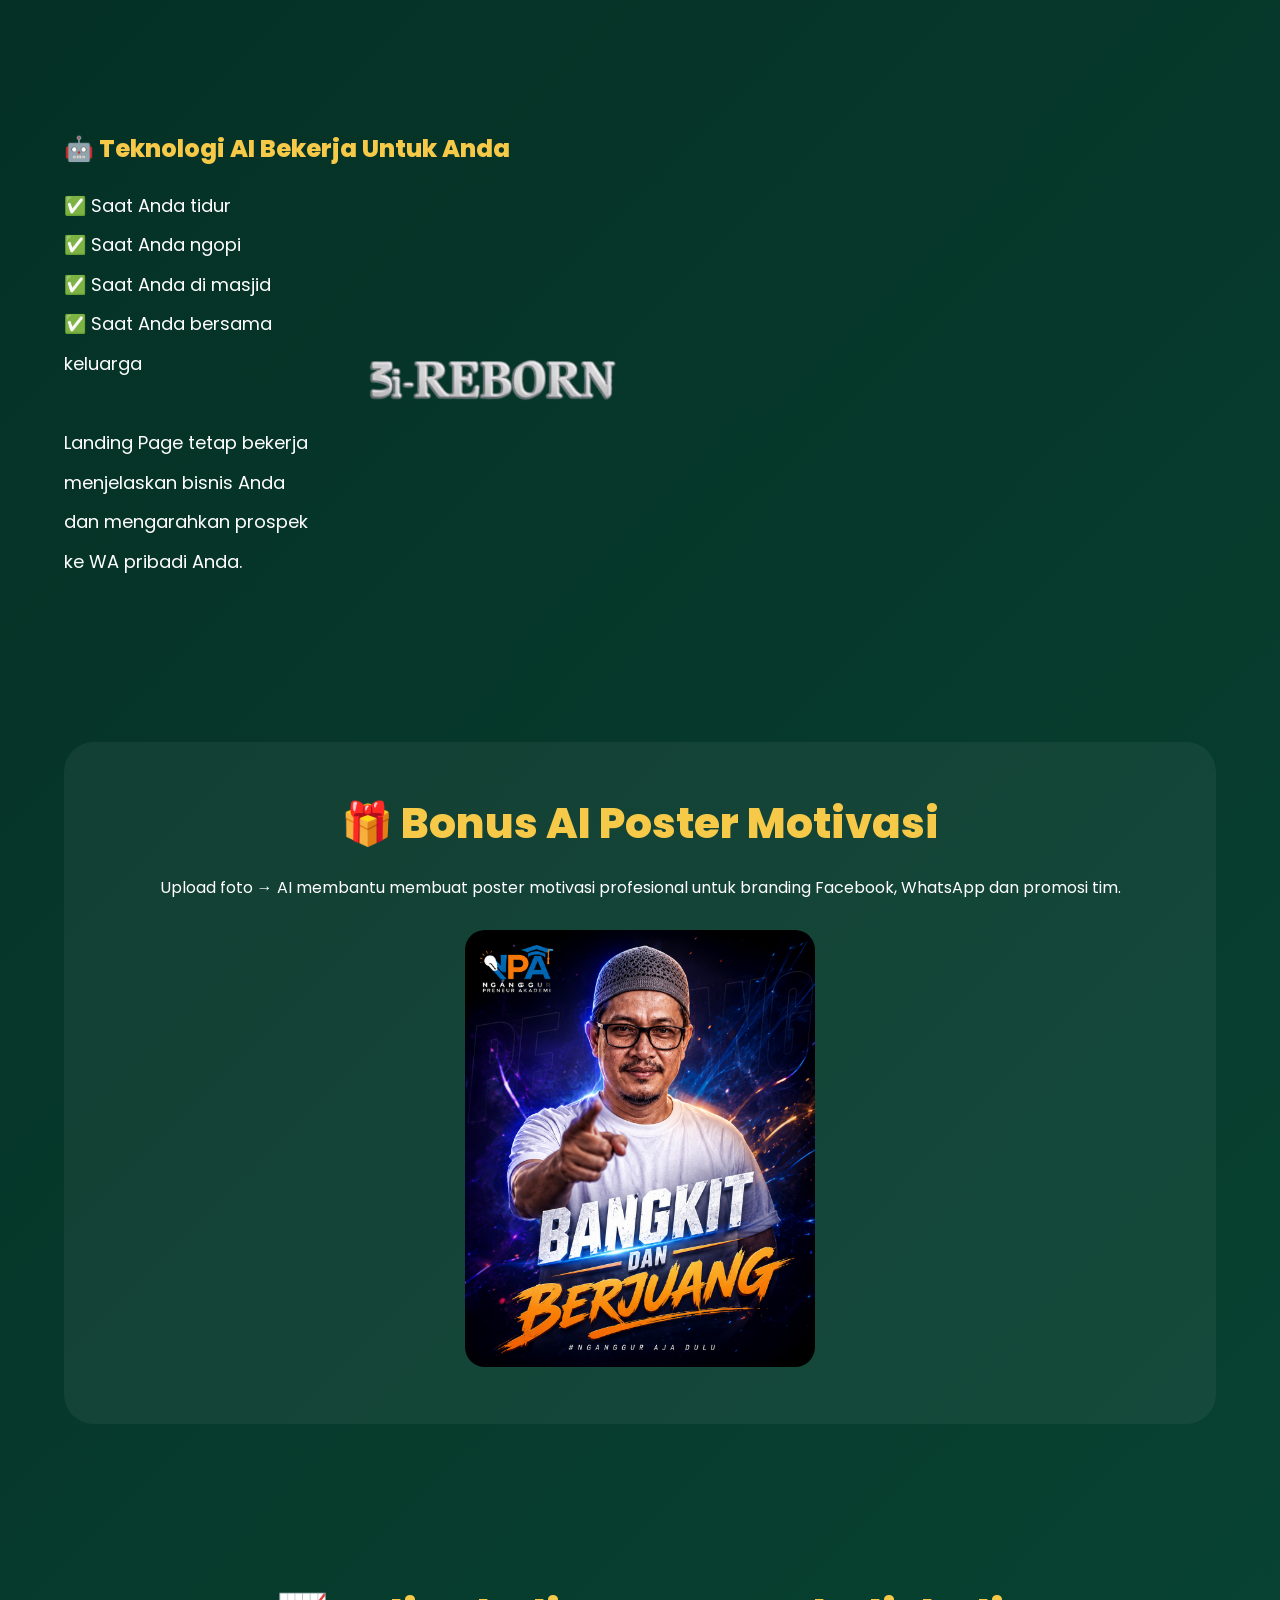
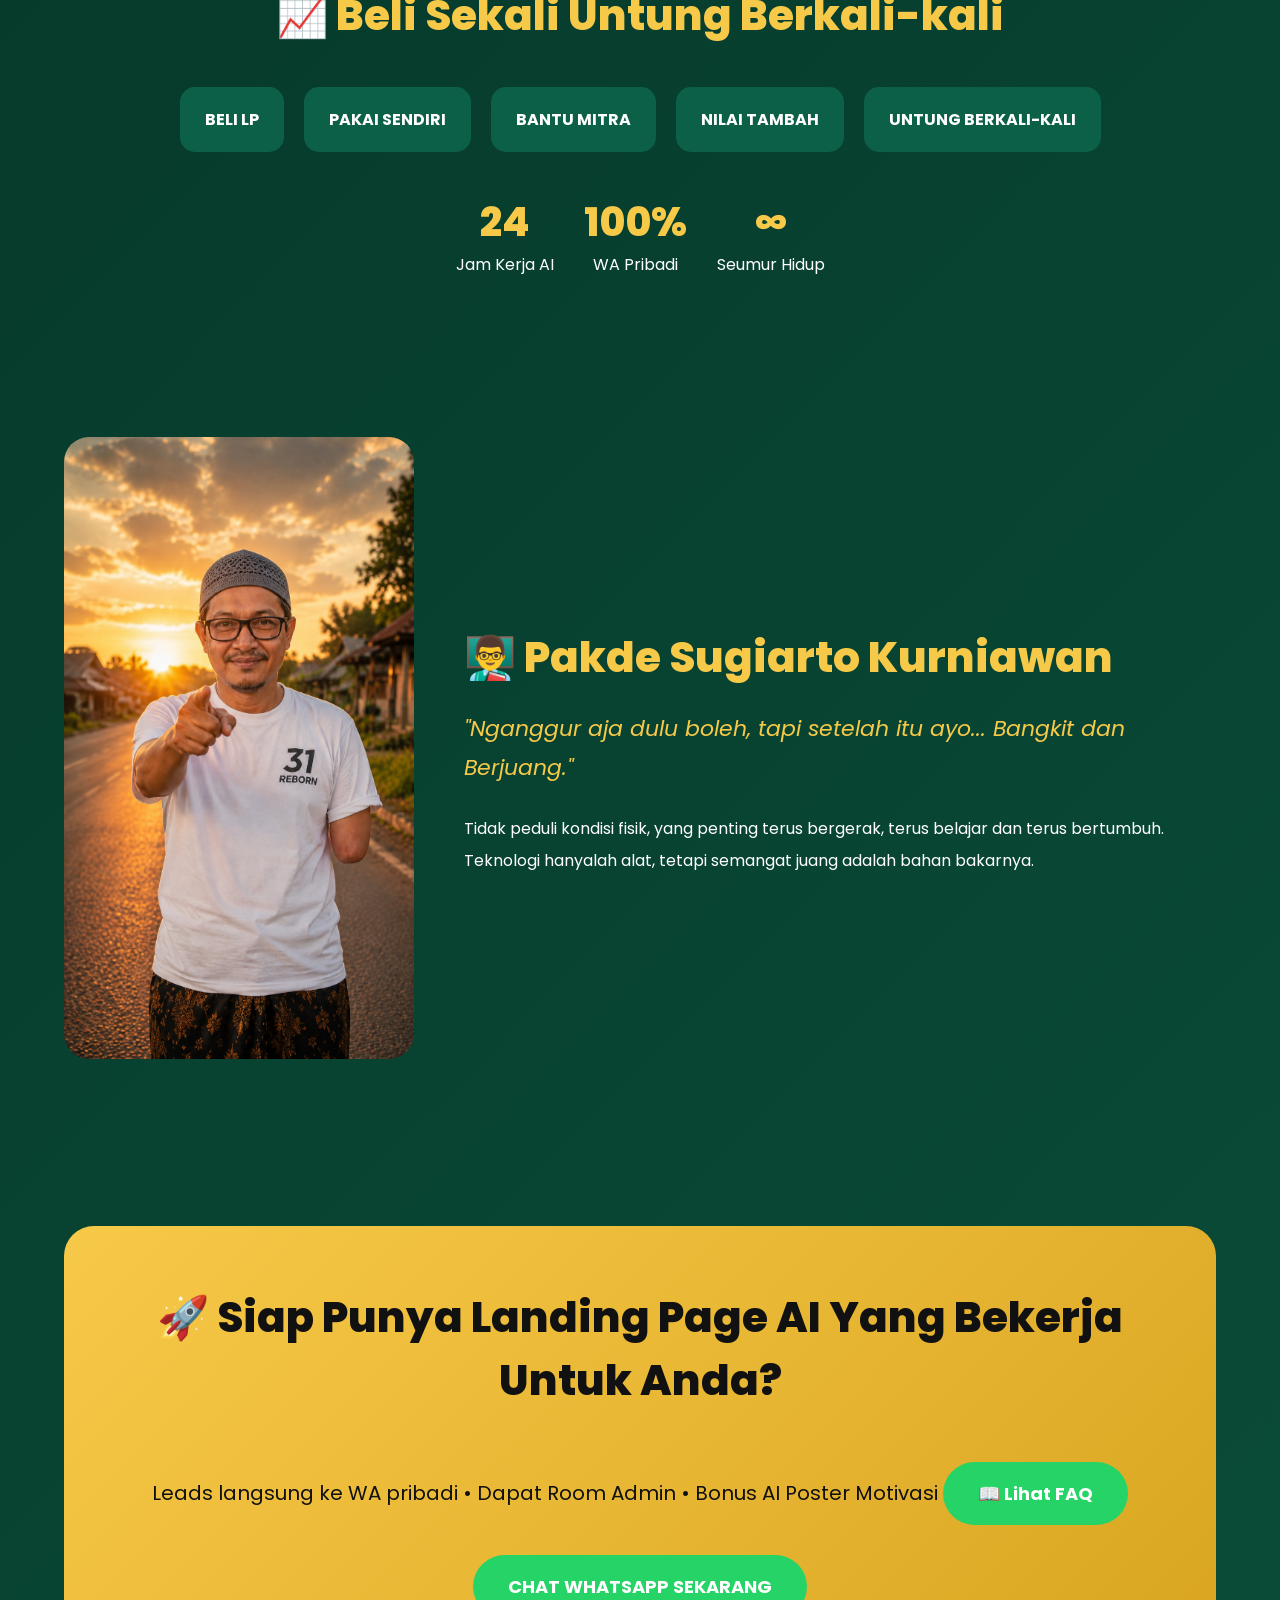
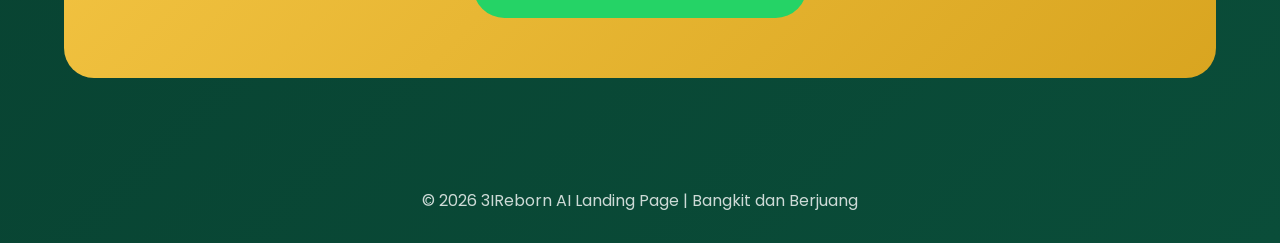
==== commit 9d7e9d84: "Update index.html" ====
--- a/index.html
+++ b/index.html
@@ -384,6 +384,11 @@
 🚀 Siap Punya Landing Page AI Yang Bekerja Untuk Anda?
 </h2><p>
 Leads langsung ke WA pribadi • Dapat Room Admin • Bonus AI Poster Motivasi
+  <a href="faq.html" class="btn">
+📖 Lihat FAQ
+</a>
+
+<br>
 </p><a  href="https://wa.me/6282240001731?text=Halo%20Pakde%20🙏%0A%0ASaya%20tertarik%20memiliki%20Landing%20Page%20AI%203IReborn.%0A%0AMohon%20info%20lengkapnya." class="btn">
 CHAT WHATSAPP SEKARANG
 </a></div></div></section><div class="footer">
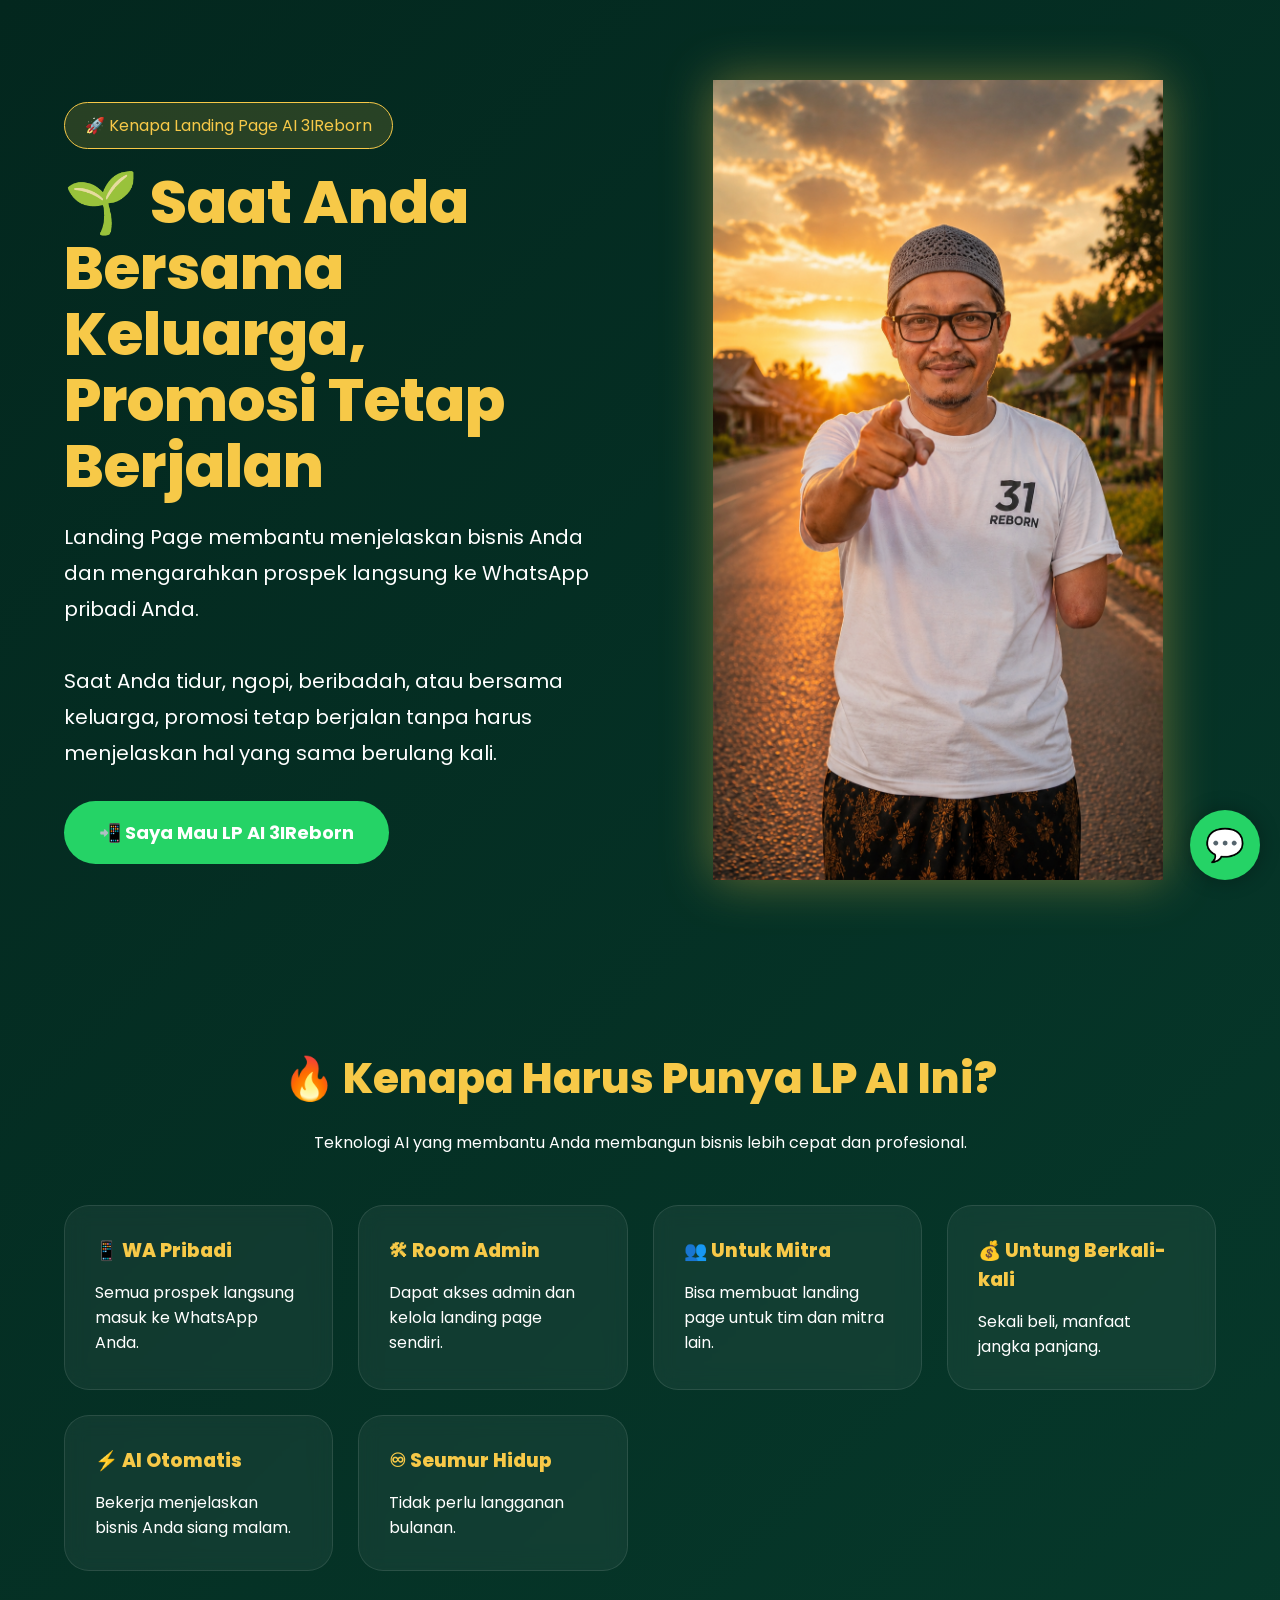
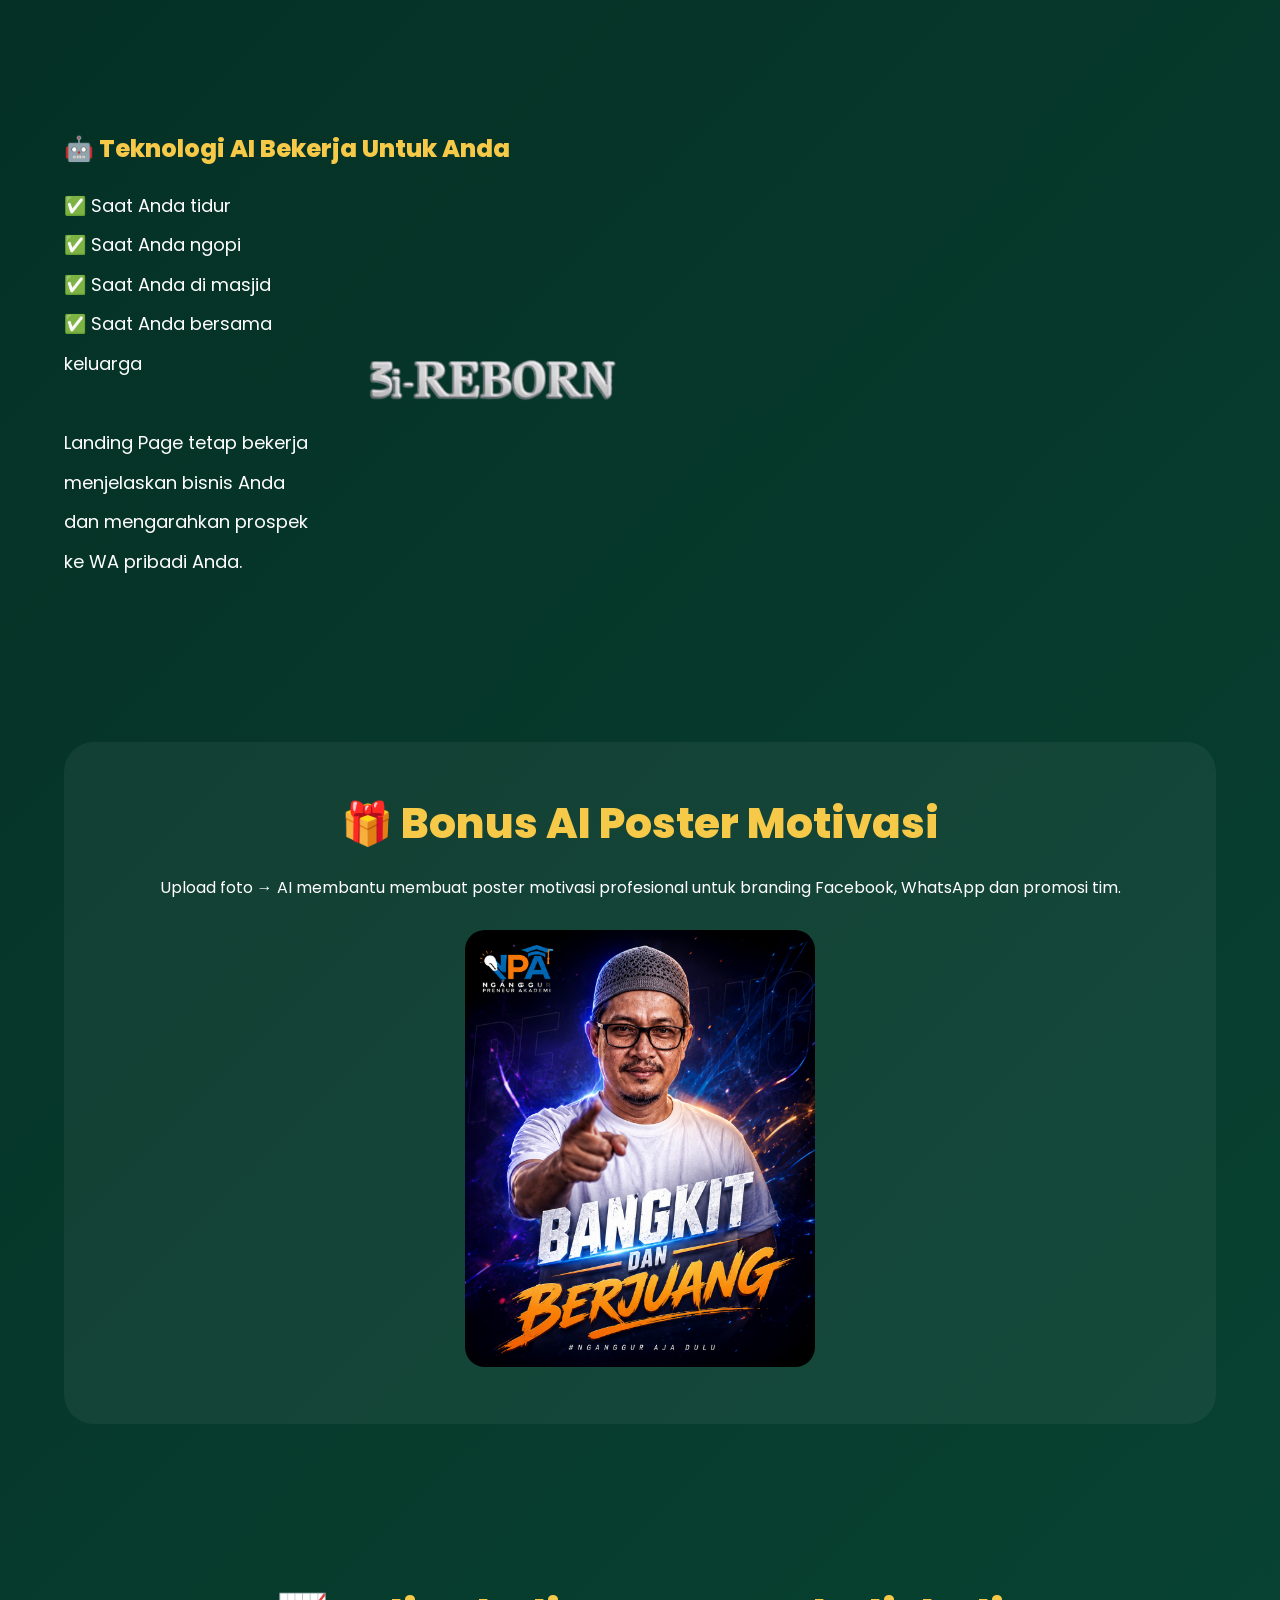
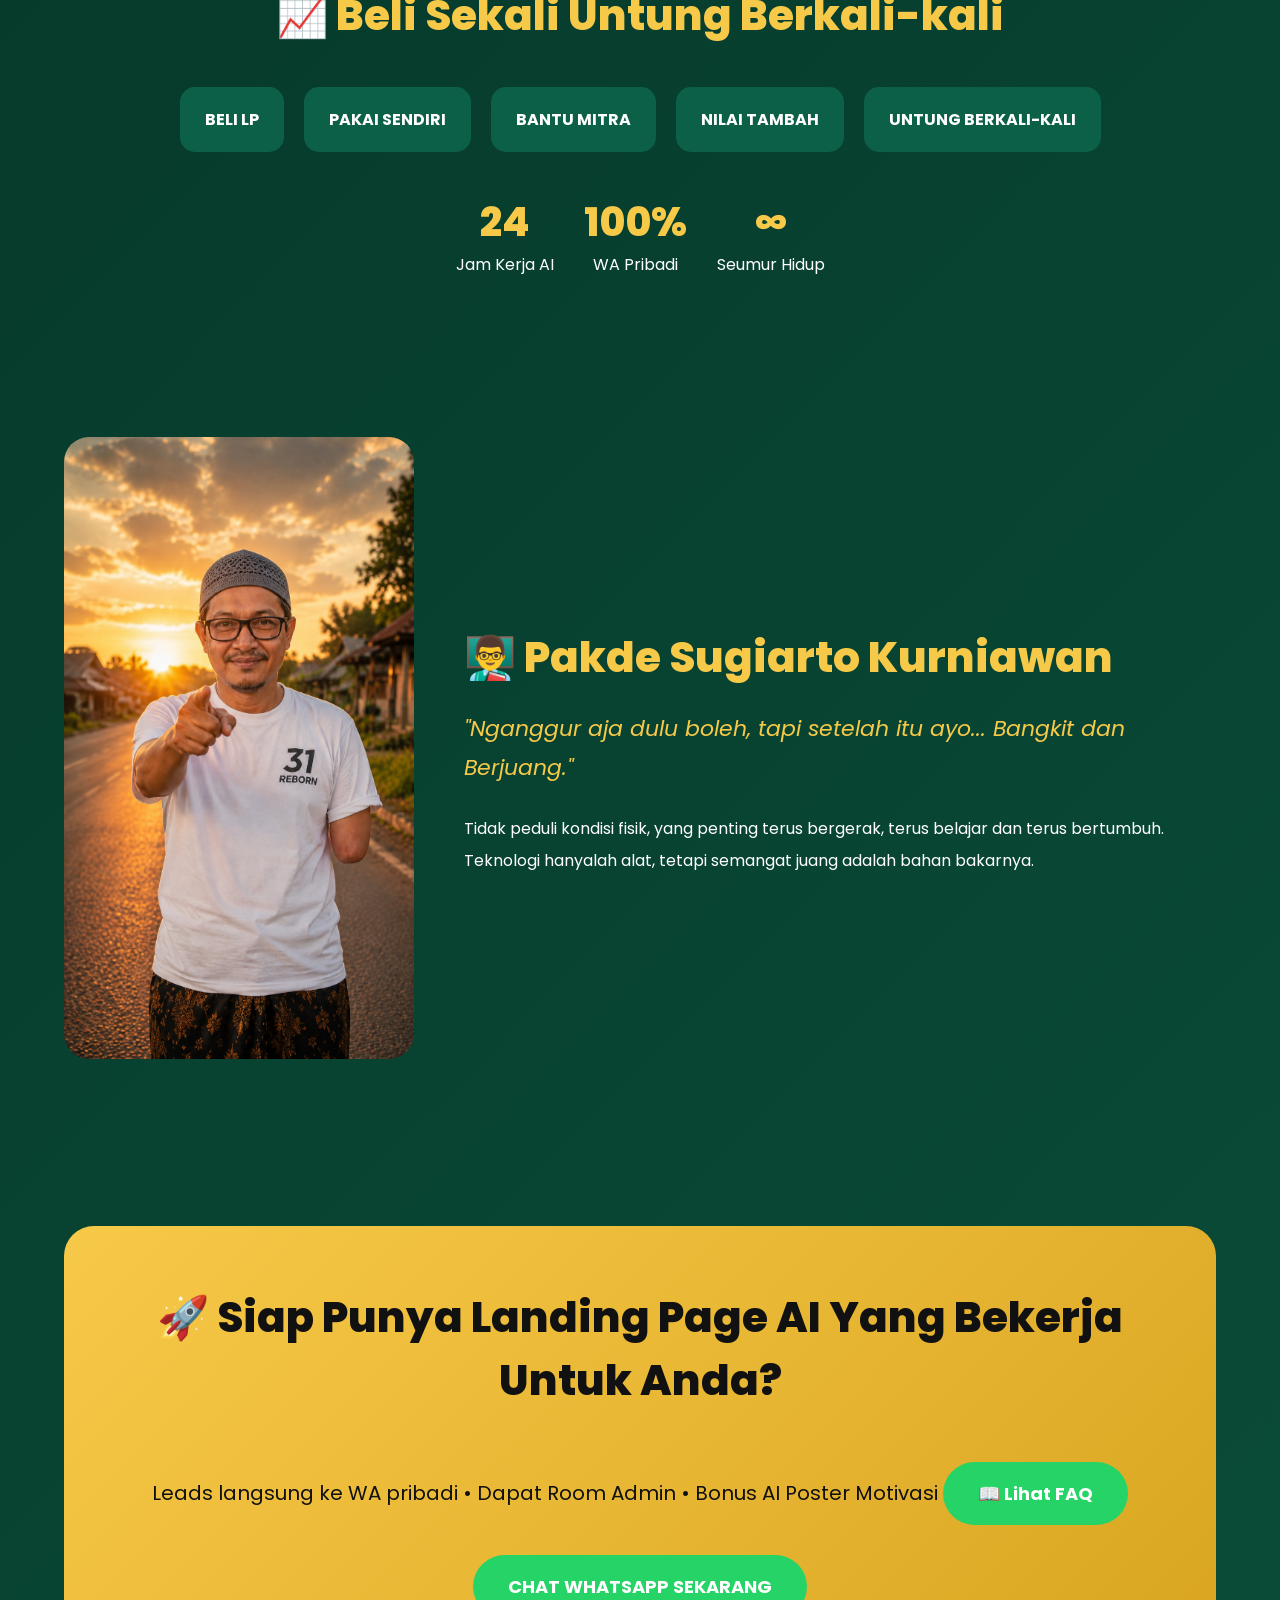
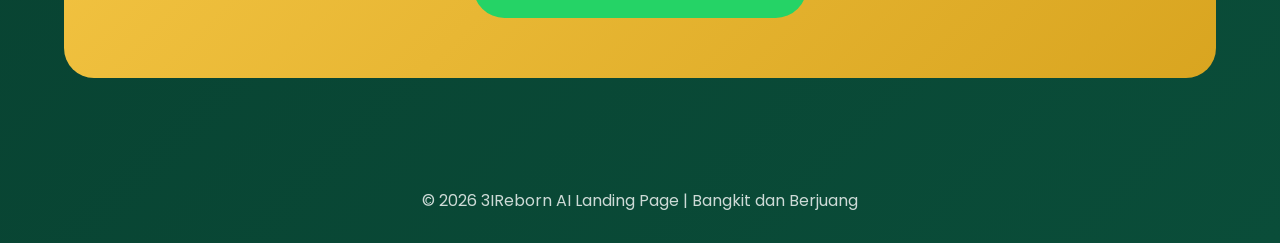
==== commit a7ab11b5: "Update index.html" ====
--- a/index.html
+++ b/index.html
@@ -297,15 +297,15 @@
 
 <section class="hero">
 <div class="container"><div class="hero-content"><div><div class="badge">
-🚀 Landing Page AI 3IReborn
+🚀 Kenapa Landing Page AI 3IReborn
 </div><h1>
-Punya Landing Page AI
-3IReborn Sendiri?
+  🌱 Saat Anda Bersama Keluarga,<br>Promosi Tetap Berjalan</h1>
 </h1><p>
-Leads langsung masuk ke WA pribadi Anda.
-Bukan rebutan prospek.
-Bukan numpang promosi.
-Bekerja 24 jam non stop.
+
+Landing Page membantu menjelaskan bisnis Anda dan mengarahkan prospek langsung ke WhatsApp pribadi Anda.
+<br><br>
+Saat Anda tidur, ngopi, beribadah, atau bersama keluarga, promosi tetap berjalan tanpa harus menjelaskan hal yang sama berulang kali.
+
 </p><a href="https://wa.me/6282240001731" class="btn">
 📲 Saya Mau LP AI 3IReborn
 </a></div><div class="hero-img">
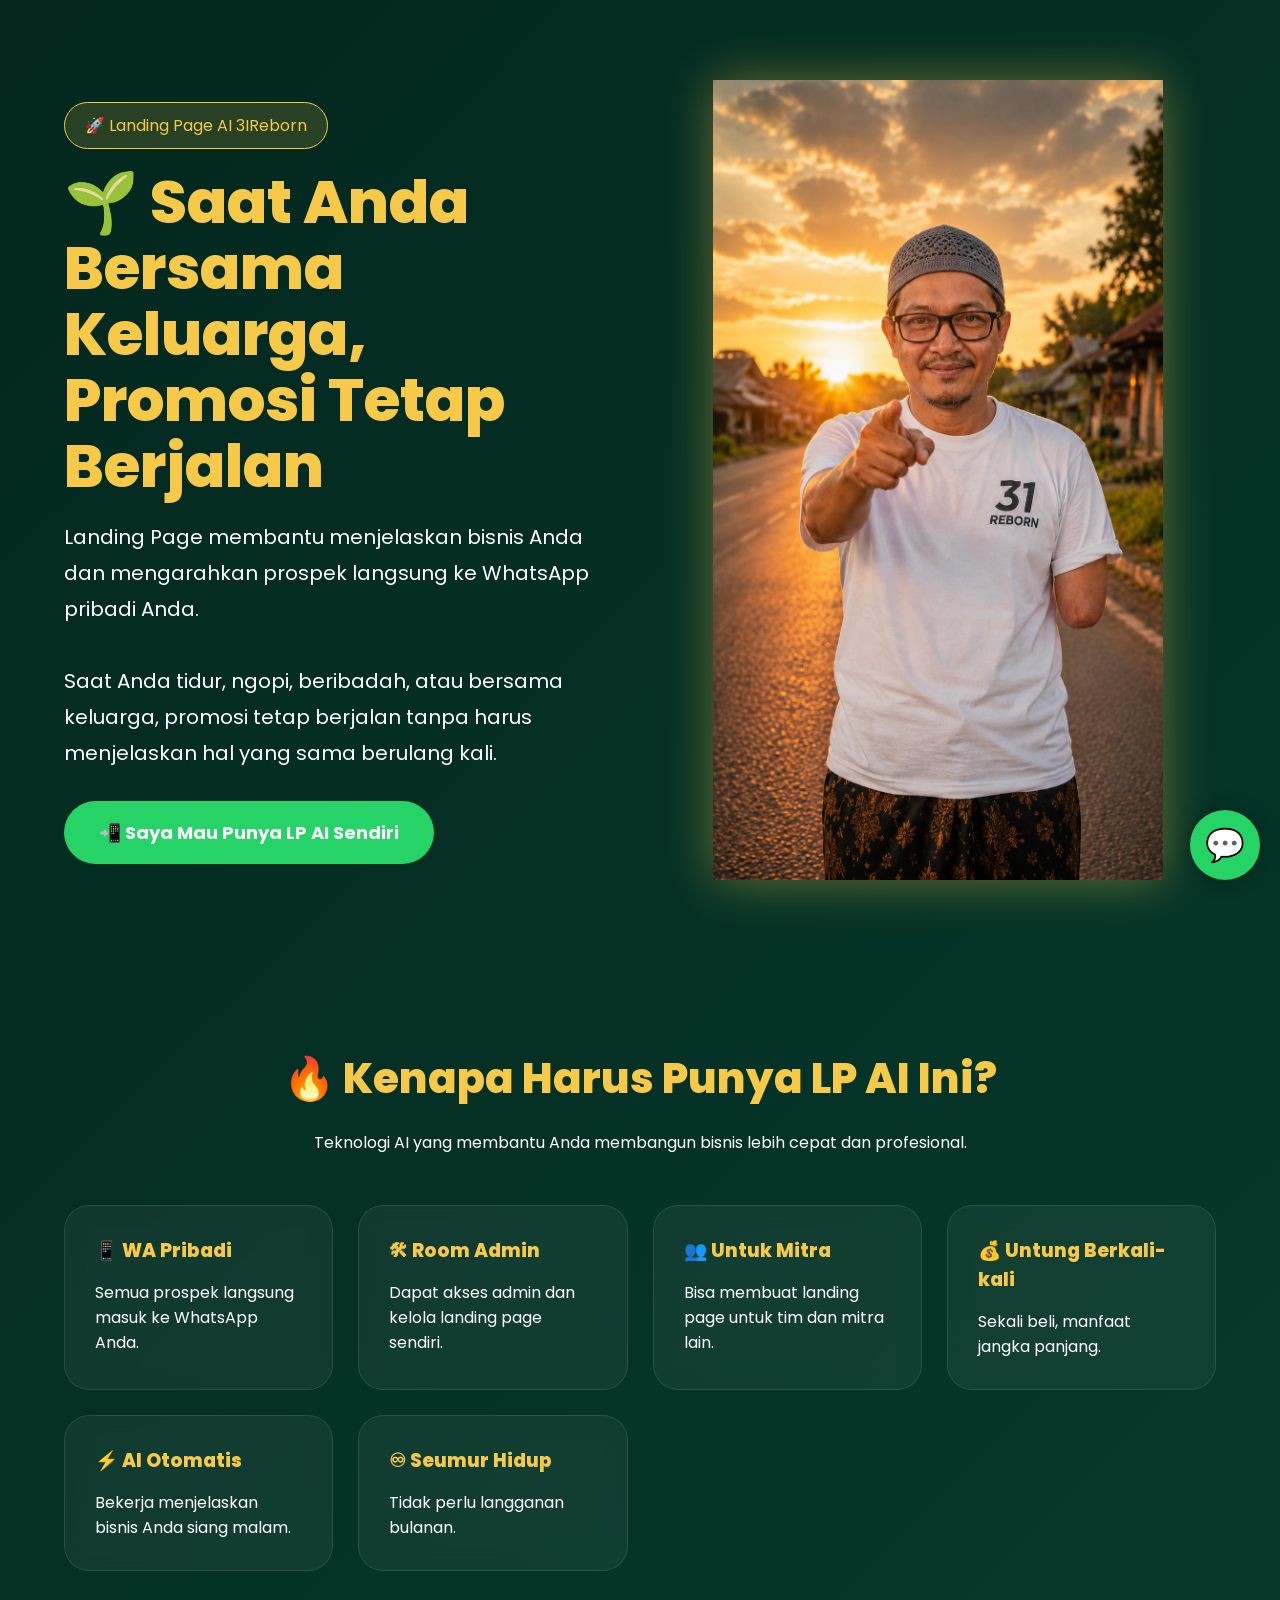
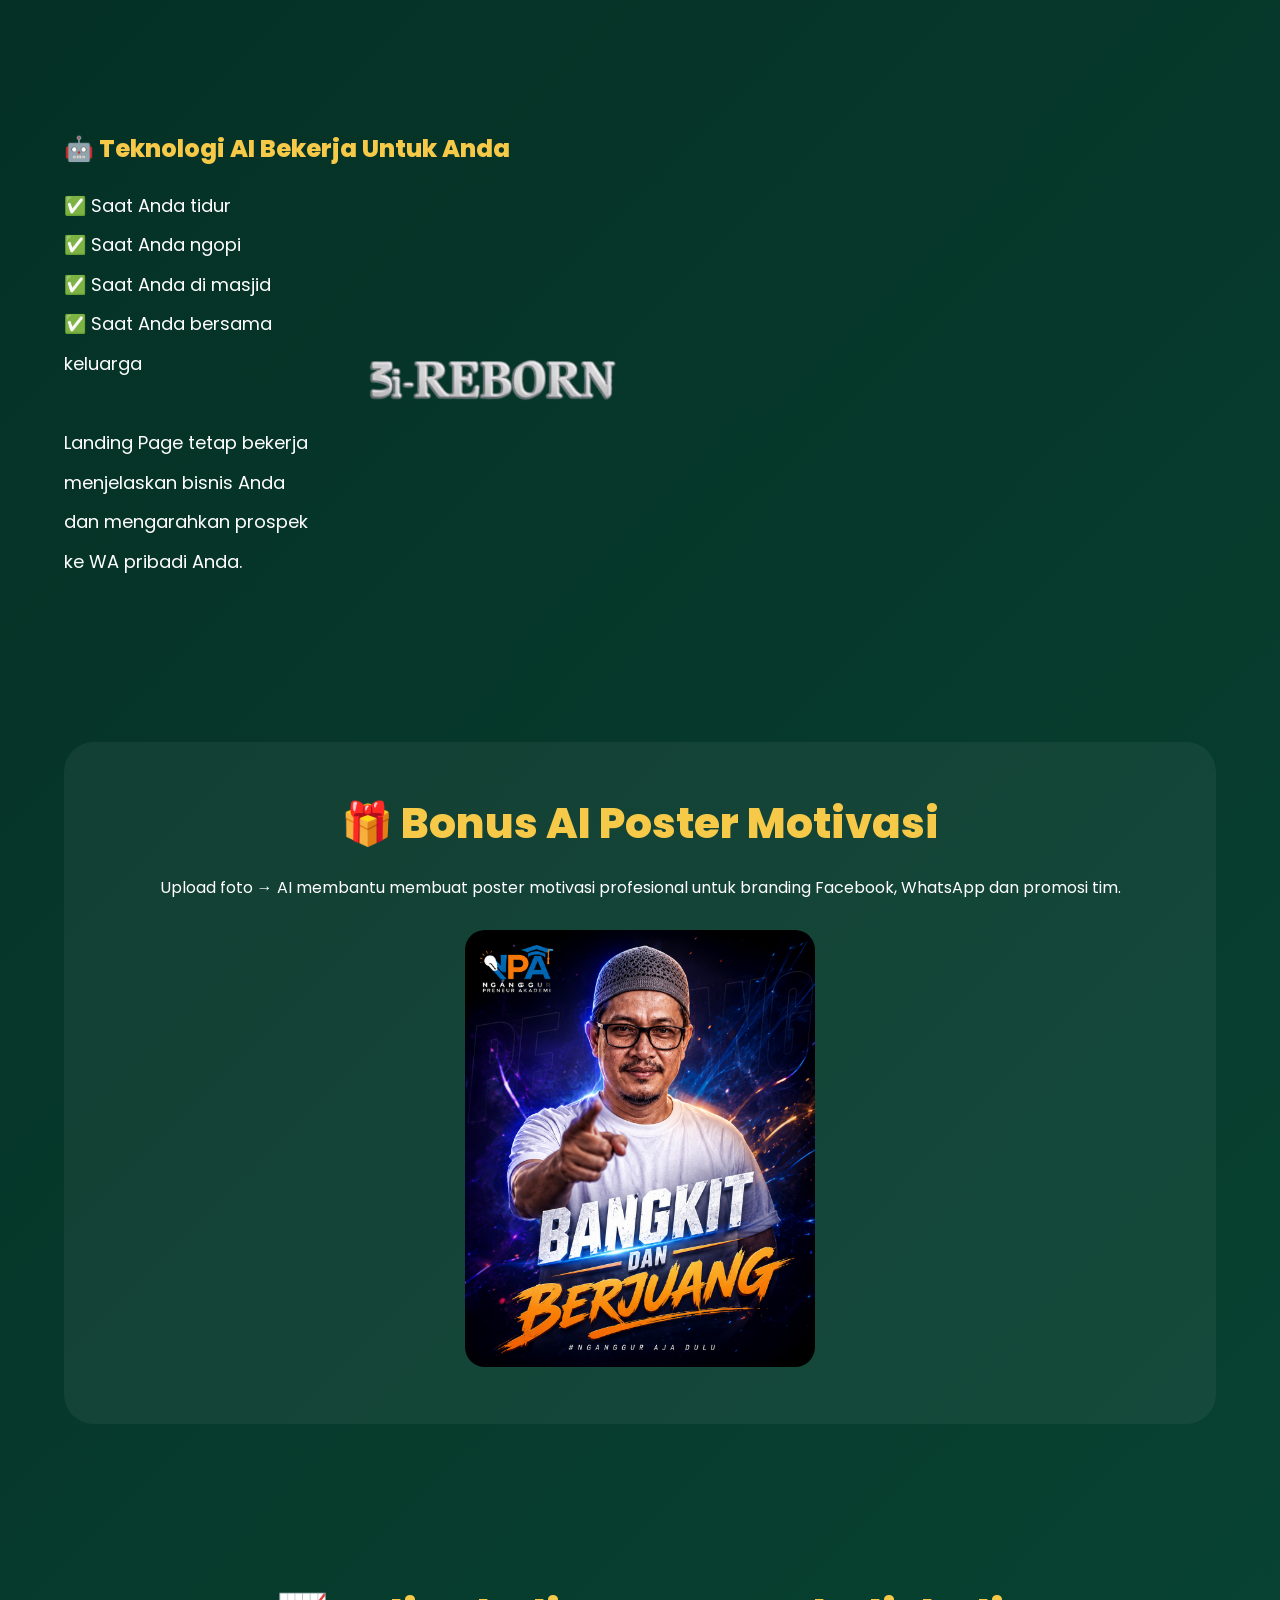
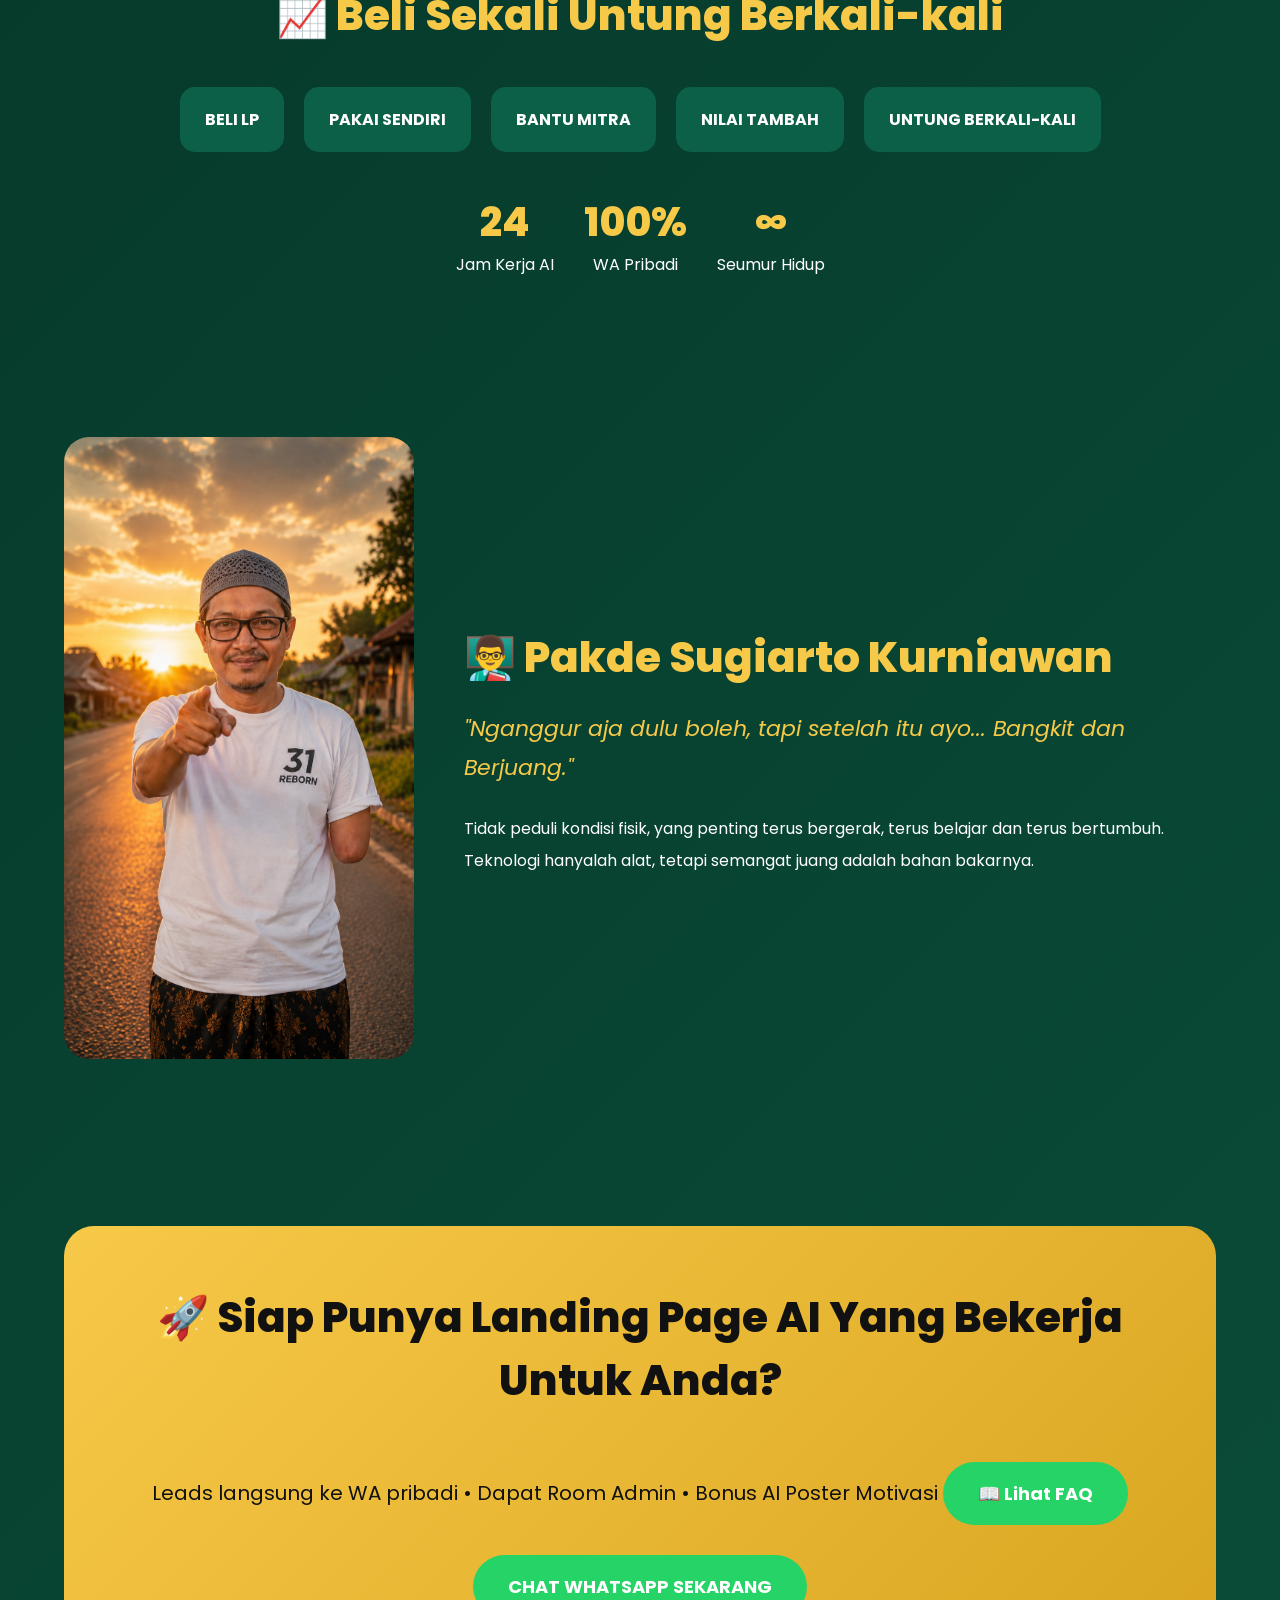
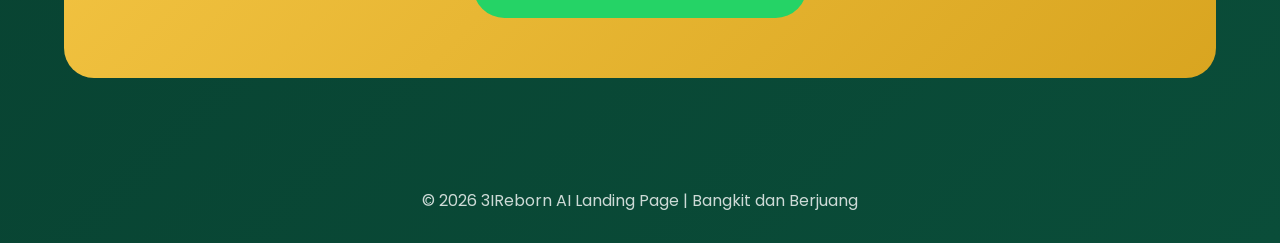
==== commit e43d4071: "Update index.html" ====
--- a/index.html
+++ b/index.html
@@ -297,17 +297,17 @@
 
 <section class="hero">
 <div class="container"><div class="hero-content"><div><div class="badge">
-🚀 Kenapa Landing Page AI 3IReborn
+🚀 Landing Page AI 3IReborn
 </div><h1>
   🌱 Saat Anda Bersama Keluarga,<br>Promosi Tetap Berjalan</h1>
-</h1><p>
+<p>
 
 Landing Page membantu menjelaskan bisnis Anda dan mengarahkan prospek langsung ke WhatsApp pribadi Anda.
 <br><br>
 Saat Anda tidur, ngopi, beribadah, atau bersama keluarga, promosi tetap berjalan tanpa harus menjelaskan hal yang sama berulang kali.
 
 </p><a href="https://wa.me/6282240001731" class="btn">
-📲 Saya Mau LP AI 3IReborn
+  📲 Saya Mau Punya LP AI Sendiri
 </a></div><div class="hero-img">
 <img src="pakde.png" alt="Pakde Sugiarto">
 </div></div></div>
@@ -344,7 +344,7 @@
 ✅ Saat Anda bersama keluarga<br><br>Landing Page tetap bekerja menjelaskan bisnis Anda dan mengarahkan prospek ke WA pribadi Anda.
 </div>
 <div class="ai-image">
-<img src="logo.png" alt="Logo 3IReborn"
+<img src="logo.png" alt="Logo 3IReborn">
 </div>
   </div>
 </section>
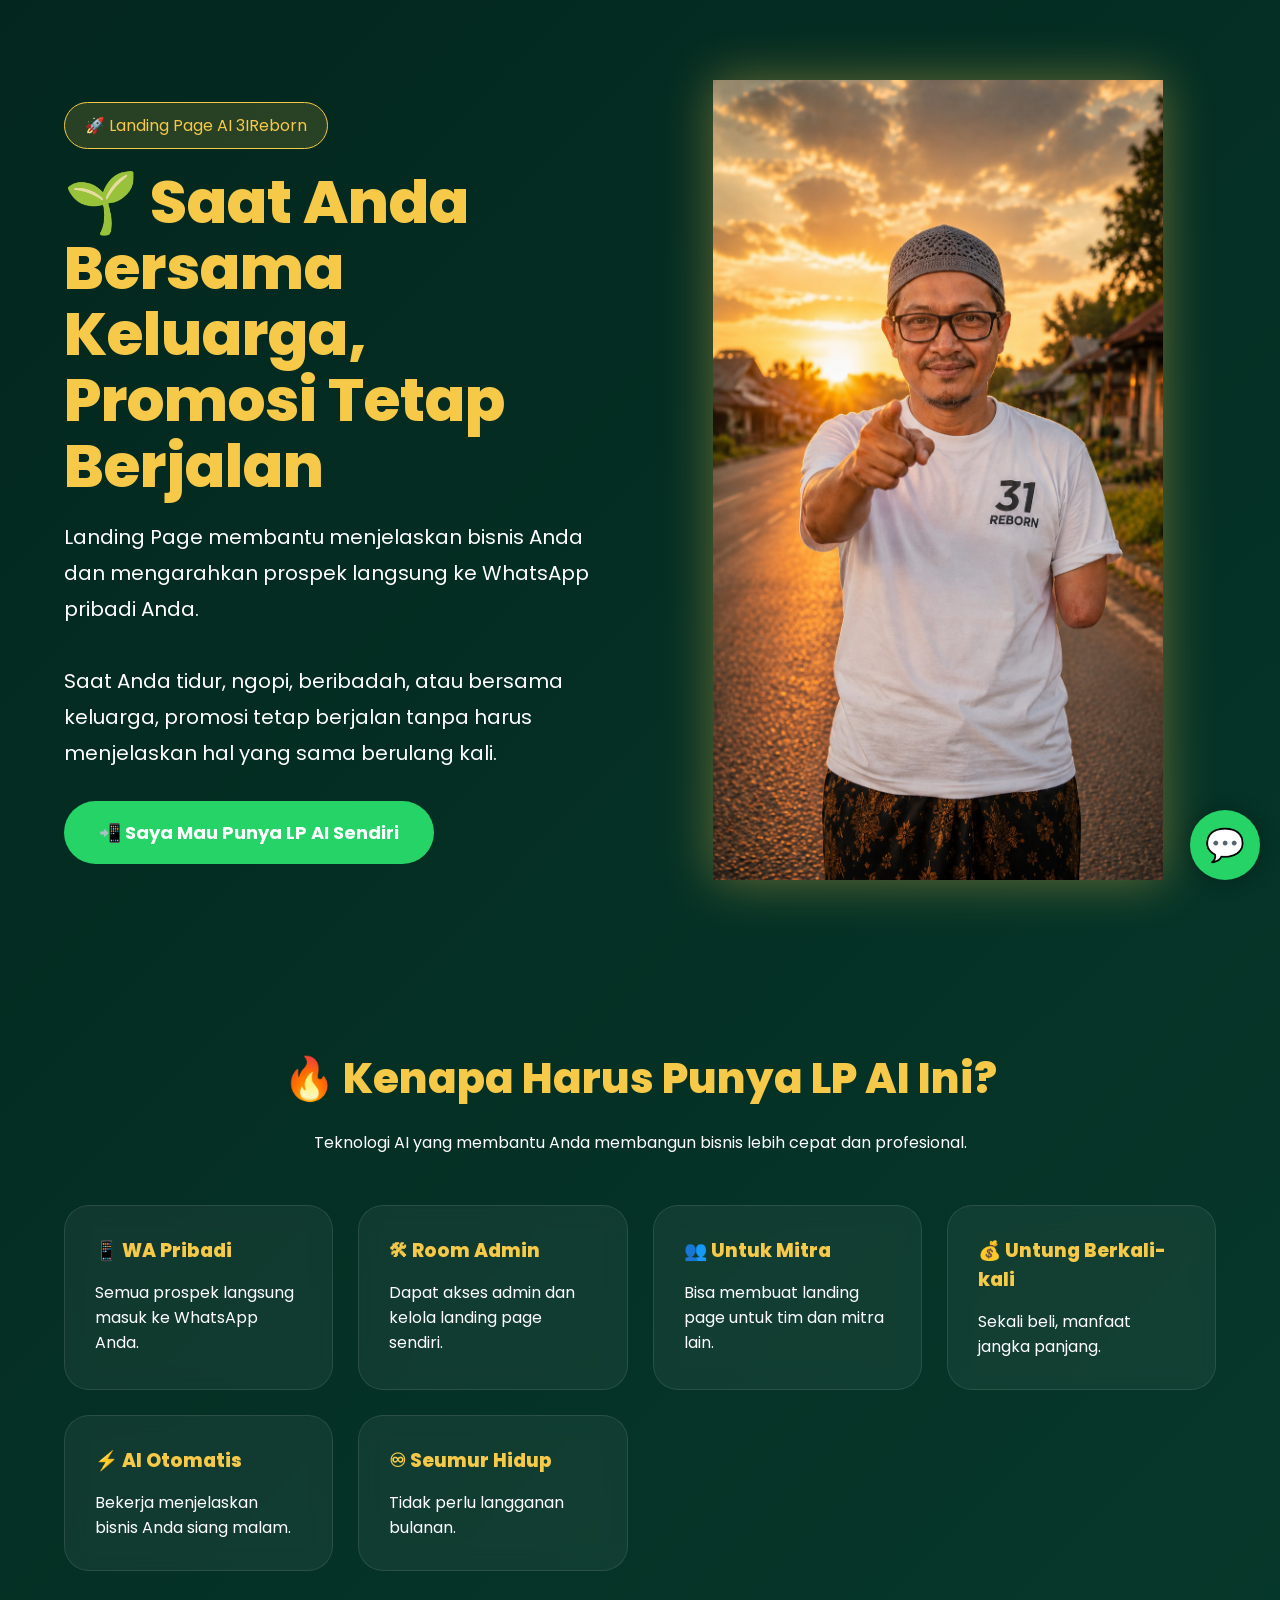
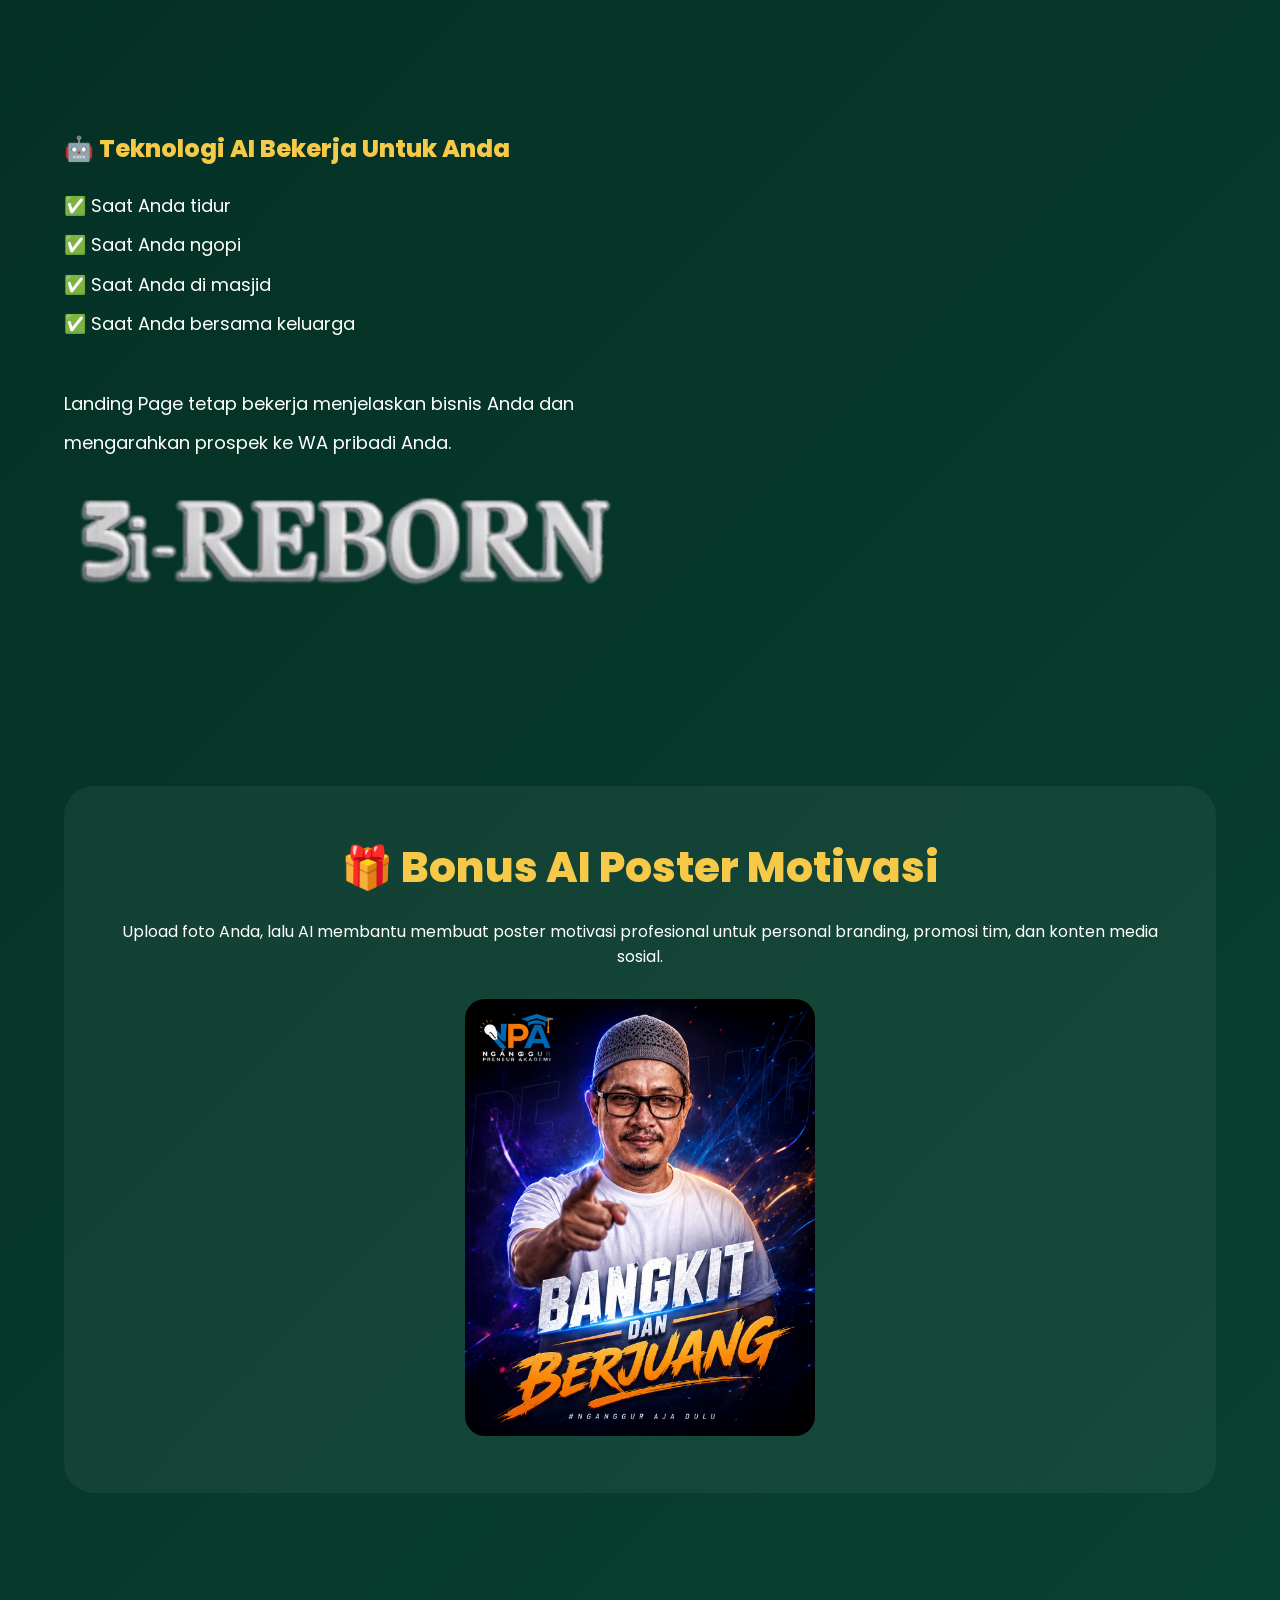
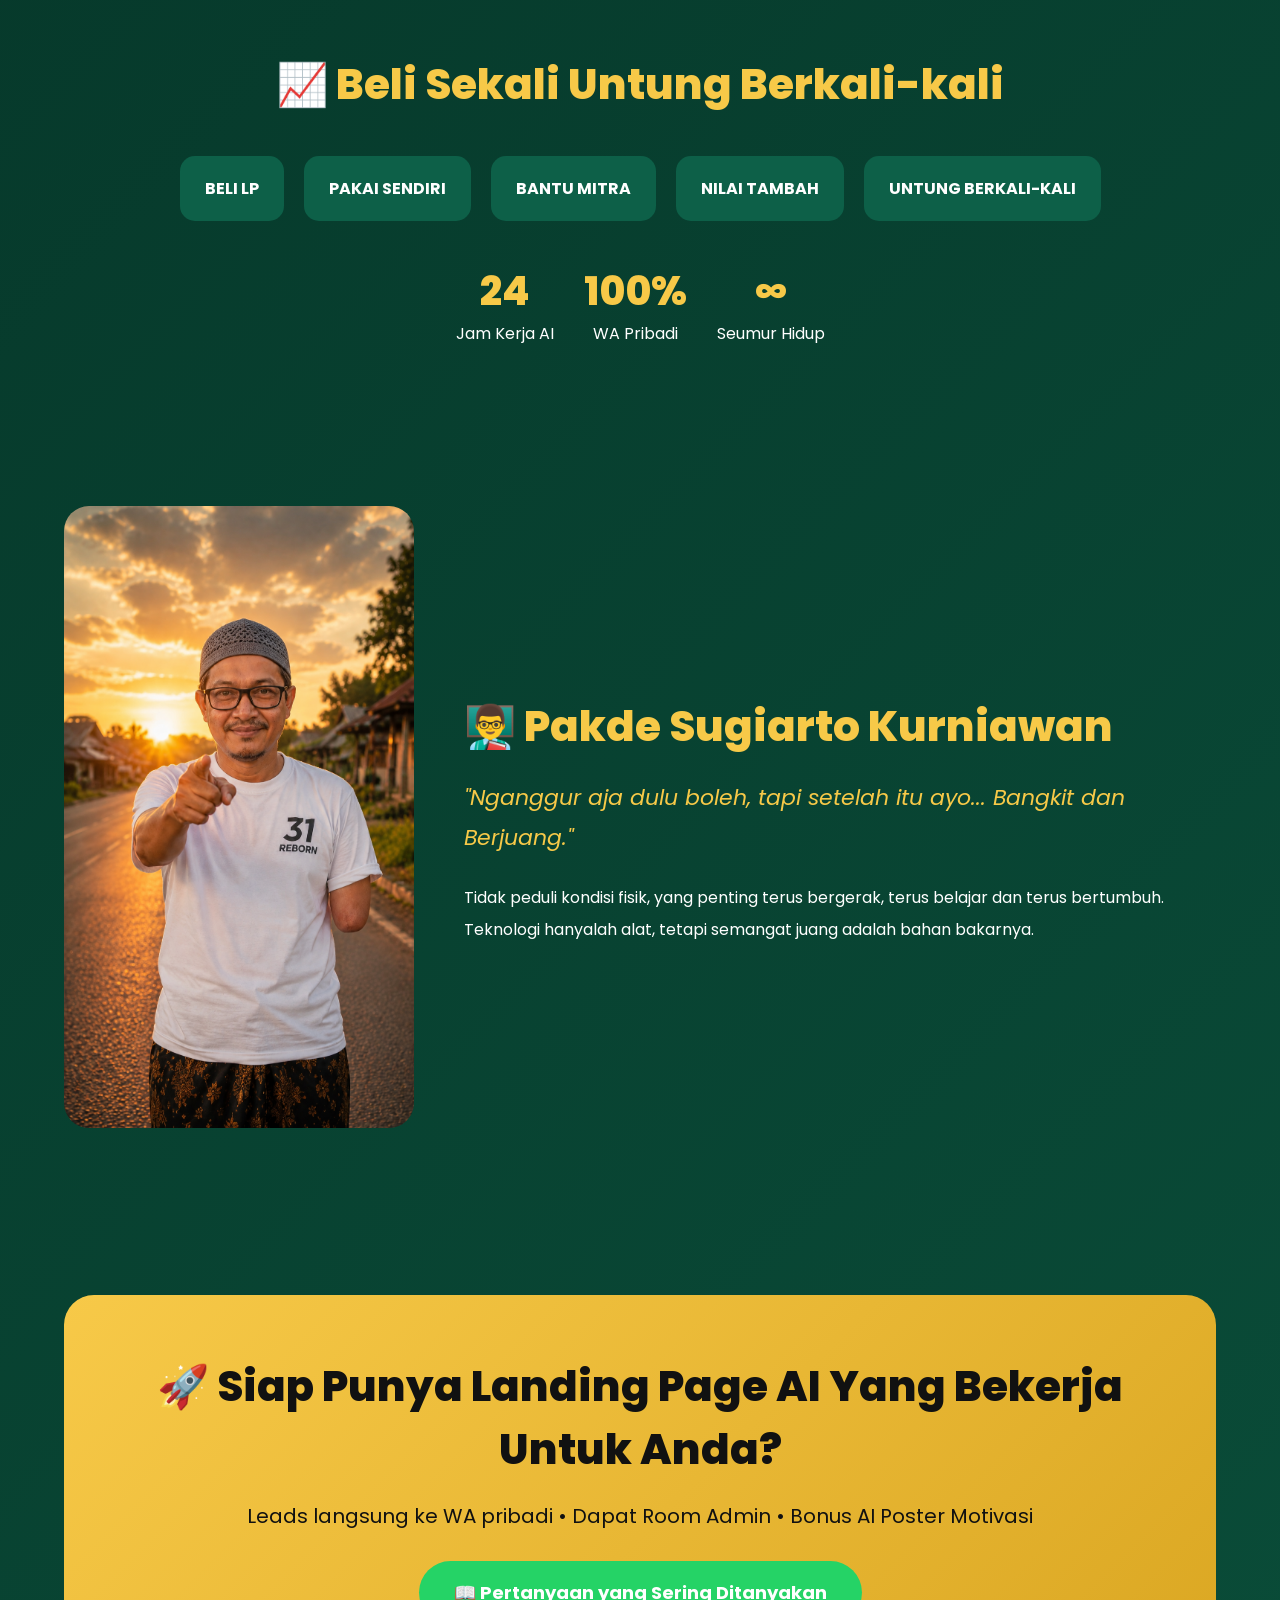
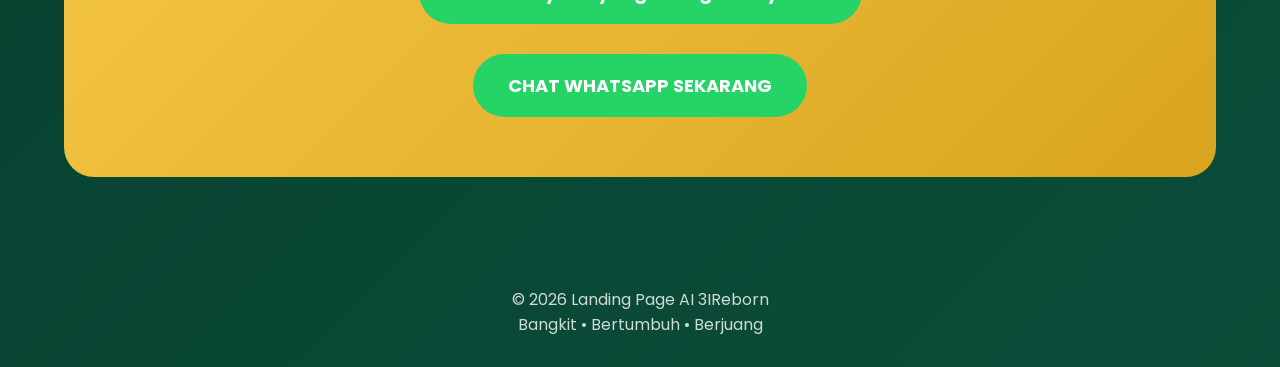
==== commit eac0e84d: "Update index.html" ====
--- a/index.html
+++ b/index.html
@@ -335,7 +335,7 @@
 <p>Tidak perlu langganan bulanan.</p>
 </div></div></div></section><section><div class="container"><div class="ai-box"><div><h2 style="color:#f7c948;margin-bottom:20px;">
 🤖 Teknologi AI Bekerja Untuk Anda
-</h2><div class="ai-box">
+</h2>
 
 <div class="list">
 ✅ Saat Anda tidur<br>
@@ -351,7 +351,7 @@
 </div></div></section><section><div class="container"><div class="bonus"><h2 class="section-title">
 🎁 Bonus AI Poster Motivasi
 </h2><p>
-Upload foto → AI membantu membuat poster motivasi profesional untuk branding Facebook, WhatsApp dan promosi tim.
+Upload foto Anda, lalu AI membantu membuat poster motivasi profesional untuk personal branding, promosi tim, dan konten media sosial.
 </p><img src="bangkit-berjuang.png"></section><section><div class="container"><h2 class="section-title">
 📈 Beli Sekali Untung Berkali-kali
 </h2><div class="flow"><div class="flow-box">BELI LP</div>
@@ -385,13 +385,15 @@
 </h2><p>
 Leads langsung ke WA pribadi • Dapat Room Admin • Bonus AI Poster Motivasi
   <a href="faq.html" class="btn">
-📖 Lihat FAQ
+📖 Pertanyaan yang Sering Ditanyakan
 </a>
 
 <br>
 </p><a  href="https://wa.me/6282240001731?text=Halo%20Pakde%20🙏%0A%0ASaya%20tertarik%20memiliki%20Landing%20Page%20AI%203IReborn.%0A%0AMohon%20info%20lengkapnya." class="btn">
 CHAT WHATSAPP SEKARANG
 </a></div></div></section><div class="footer">
-© 2026 3IReborn AI Landing Page | Bangkit dan Berjuang
+© 2026 Landing Page AI 3IReborn
+<br>
+Bangkit • Bertumbuh • Berjuang
 </div></body>
 </html>
